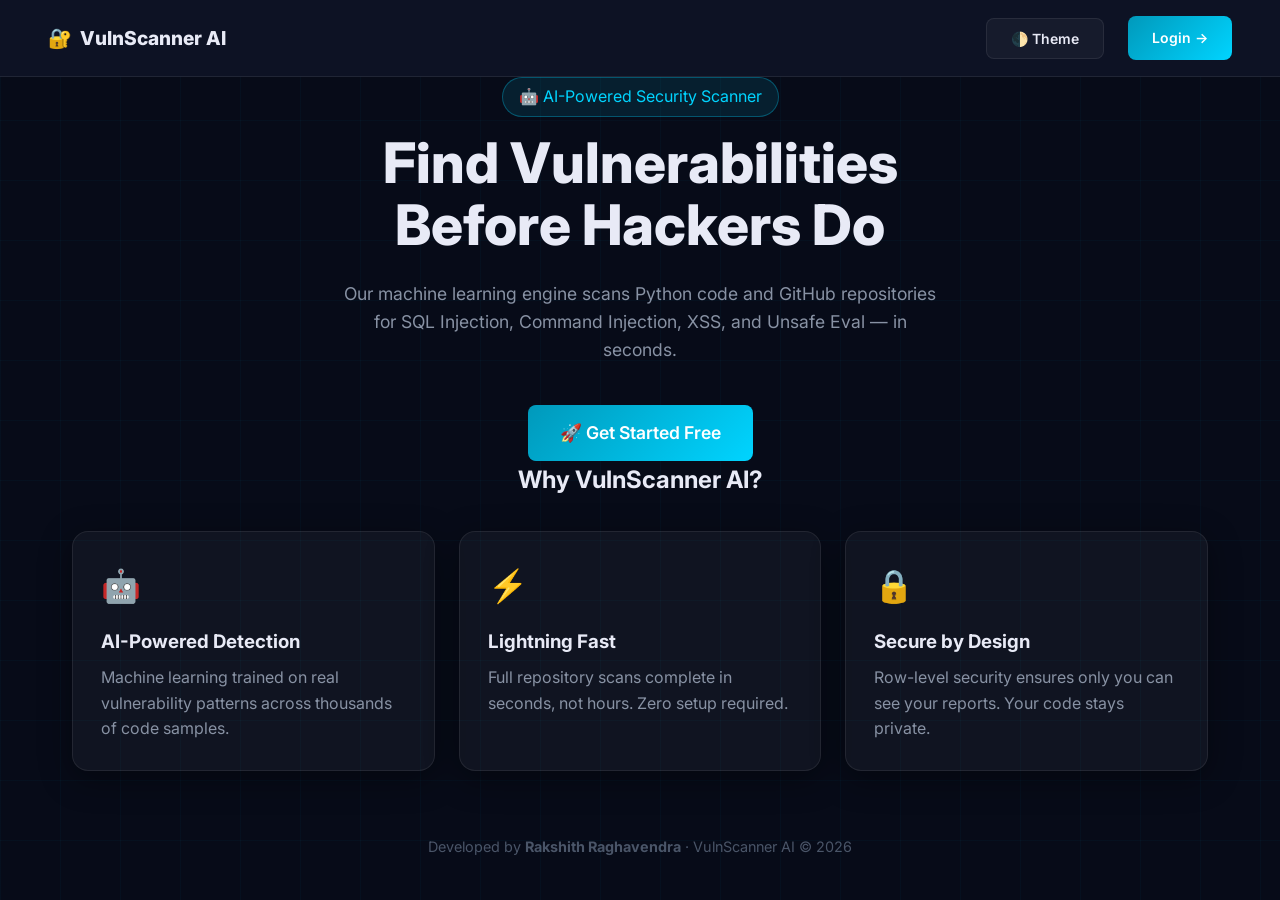
==== templates/index.html @ a8fd6330 "Refactor UI: replace Streamlit monolith with Flask API and static Dark/Light Glassmorphism HTML/CSS" ====
<!DOCTYPE html>
<html lang="en">
<head>
    <meta charset="UTF-8">
    <meta name="viewport" content="width=device-width, initial-scale=1.0">
    <title>VulnScanner AI</title>
    <link rel="stylesheet" href="/static/css/style.css">
</head>
<body>
    <nav class="navbar">
        <a href="/" class="nav-logo">🔐 <span>VulnScanner AI</span></a>
        <div class="nav-links">
            <button id="themeToggle" class="btn btn-secondary">🌓 Theme</button>
            <a href="/login" class="btn btn-primary">Login →</a>
        </div>
    </nav>

    <div class="container mt-4 text-center">
        <div style="display:inline-block; padding: 6px 16px; border-radius: 20px; background: rgba(0,212,255,0.1); color: var(--cyan); margin-bottom: 1rem; border: 1px solid var(--border-glow);">
            🤖 AI-Powered Security Scanner
        </div>
        <h1 style="font-size: 3.5rem; font-weight: 800; line-height: 1.1; margin-bottom: 1.5rem;">Find Vulnerabilities<br>Before Hackers Do</h1>
        <p style="color: var(--text-secondary); max-width: 600px; margin: 0 auto 2.5rem; font-size: 1.1rem;">
            Our machine learning engine scans Python code and GitHub repositories for SQL Injection, Command Injection, XSS, and Unsafe Eval — in seconds.
        </p>
        <a href="/login" class="btn btn-primary" style="font-size: 1.1rem; padding: 14px 32px;">🚀 Get Started Free</a>
    </div>

    <div class="container mt-4">
        <h2 class="text-center" style="margin-bottom: 2rem;">Why VulnScanner AI?</h2>
        <div style="display: grid; grid-template-columns: repeat(auto-fit, minmax(300px, 1fr)); gap: 1.5rem;">
            <div class="card">
                <div style="font-size: 2rem; margin-bottom: 1rem;">🤖</div>
                <h3>AI-Powered Detection</h3>
                <p style="color: var(--text-secondary); margin-top: 0.5rem;">Machine learning trained on real vulnerability patterns across thousands of code samples.</p>
            </div>
            <div class="card">
                <div style="font-size: 2rem; margin-bottom: 1rem;">⚡</div>
                <h3>Lightning Fast</h3>
                <p style="color: var(--text-secondary); margin-top: 0.5rem;">Full repository scans complete in seconds, not hours. Zero setup required.</p>
            </div>
            <div class="card">
                <div style="font-size: 2rem; margin-bottom: 1rem;">🔒</div>
                <h3>Secure by Design</h3>
                <p style="color: var(--text-secondary); margin-top: 0.5rem;">Row-level security ensures only you can see your reports. Your code stays private.</p>
            </div>
        </div>
    </div>
    
    <div style="text-align: center; margin-top: 4rem; padding-bottom: 2rem; color: var(--text-muted); font-size: 0.9rem;">
        Developed by <b>Rakshith Raghavendra</b> · VulnScanner AI © 2026
    </div>

    <!-- Fallback empty main.js if Supabase is strictly handled backend, or frontend as needed -->
    <script src="/static/js/main.js"></script>
</body>
</html>
---- static/css/style.css ----
@import url('https://fonts.googleapis.com/css2?family=Inter:wght@300;400;500;600;700;800&family=JetBrains+Mono:wght@400;500;700&display=swap');

:root {
  /* Default Dark Mode */
  --bg-base:     #070b18;
  --bg-surface:  #0d1224;
  --bg-card:     rgba(255, 255, 255, 0.04);
  --bg-card-hover: rgba(255, 255, 255, 0.07);
  
  --border:      rgba(255, 255, 255, 0.08);
  --border-glow: rgba(0, 212, 255, 0.3);
  
  --cyan:        #00d4ff; 
  --cyan-dim:    #0099bb;
  --amber:       #ffb300;
  --green:       #00e676;
  --red:         #ff5252;
  --purple:      #b388ff;
  
  --text-primary:   #e8eaf6;
  --text-secondary: #8892a4;
  --text-muted:     #4a5568;
  
  --font-sans: 'Inter', sans-serif;
  --font-mono: 'JetBrains Mono', monospace;
  
  --radius-sm:  8px;
  --radius-md: 16px;
  --radius-lg: 24px;
  
  --shadow-card: 0 8px 32px rgba(0,0,0,0.4);
  --shadow-glow: 0 0 40px rgba(0,212,255,0.15);
  
  --transition: 0.25s cubic-bezier(0.4, 0, 0.2, 1);
}

[data-theme="light"] {
  --bg-base:     #f4f7fb;
  --bg-surface:  #ffffff;
  --bg-card:     rgba(0, 0, 0, 0.03);
  --bg-card-hover: rgba(0, 0, 0, 0.06);
  
  --border:      rgba(0, 0, 0, 0.1);
  --border-glow: rgba(0, 136, 170, 0.3);
  
  --cyan:        #0088aa;
  --cyan-dim:    #006688;
  
  --text-primary:   #0f172a;
  --text-secondary: #475569;
  --text-muted:     #94a3b8;
  
  --shadow-card: 0 8px 32px rgba(0,0,0,0.05);
}

*, *::before, *::after { box-sizing: border-box; margin: 0; padding: 0; }
html { scroll-behavior: smooth; }

body {
  font-family: var(--font-sans);
  background: var(--bg-base);
  color: var(--text-primary);
  min-height: 100vh;
  line-height: 1.6;
  overflow-x: hidden;
  transition: background 0.3s ease, color 0.3s ease;
}

body::before {
  content: '';
  position: fixed;
  inset: 0;
  background-image:
    linear-gradient(rgba(0,212,255,0.03) 1px, transparent 1px),
    linear-gradient(90deg, rgba(0,212,255,0.03) 1px, transparent 1px);
  background-size: 60px 60px;
  pointer-events: none;
  z-index: 0;
}

[data-theme="light"] body::before {
  background-image:
    linear-gradient(rgba(0,136,170,0.03) 1px, transparent 1px),
    linear-gradient(90deg, rgba(0,136,170,0.03) 1px, transparent 1px);
}

/* Glassmorphism Card Utilities */
.card {
  background: var(--bg-card);
  border: 1px solid var(--border);
  border-radius: var(--radius-md);
  padding: 28px;
  box-shadow: var(--shadow-card);
  transition: var(--transition);
  position: relative;
  z-index: 10;
}
.card:hover { 
  background: var(--bg-card-hover); 
  border-color: rgba(255,255,255,0.12);
}
[data-theme="light"] .card:hover {
  border-color: rgba(0,0,0,0.15);
}

/* Buttons */
.btn {
  display: inline-flex;
  align-items: center;
  justify-content: center;
  gap: 8px;
  padding: 11px 24px;
  border-radius: var(--radius-sm);
  font-family: var(--font-sans);
  font-size: 0.875rem;
  font-weight: 600;
  cursor: pointer;
  border: none;
  transition: var(--transition);
  position: relative;
  overflow: hidden;
  text-decoration: none;
}
.btn::after {
  content: '';
  position: absolute;
  inset: 0;
  opacity: 0;
  background: rgba(255,255,255,0.1);
  transition: var(--transition);
}
[data-theme="light"] .btn::after {
  background: rgba(0,0,0,0.05);
}
.btn:hover::after { opacity: 1; }

.btn-primary {
  background: linear-gradient(135deg, var(--cyan-dim), var(--cyan));
  color: #fff;
}
.btn-secondary {
  background: var(--bg-card);
  border: 1px solid var(--border);
  color: var(--text-primary);
}

/* Inputs & Textareas */
textarea, input[type="text"], input[type="password"], input[type="email"] {
  width: 100%;
  background: rgba(0,0,0,0.3);
  border: 1px solid var(--border);
  border-radius: var(--radius-sm);
  color: var(--text-primary);
  font-family: var(--font-mono);
  font-size: 0.9rem;
  padding: 14px 16px;
  transition: var(--transition);
  outline: none;
}
[data-theme="light"] textarea, 
[data-theme="light"] input[type="text"],
[data-theme="light"] input[type="password"],
[data-theme="light"] input[type="email"] {
  background: rgba(255,255,255,0.8);
}

textarea:focus, input:focus {
  border-color: var(--cyan-dim);
  box-shadow: 0 0 0 3px rgba(0,212,255,0.1);
}
textarea::placeholder, input::placeholder { color: var(--text-muted); }

/* Scrollbar */
::-webkit-scrollbar { width: 6px; }
::-webkit-scrollbar-track { background: var(--bg-surface); }
::-webkit-scrollbar-thumb { background: var(--cyan-dim); border-radius: 3px; }

/* Navbar */
.navbar {
  display: flex;
  justify-content: space-between;
  align-items: center;
  padding: 1rem 3rem;
  border-bottom: 1px solid var(--border);
  background: var(--bg-surface);
  position: relative;
  z-index: 1000;
}
.nav-logo {
  font-weight: 800;
  font-size: 1.2rem;
  color: var(--text-primary);
  display: flex;
  align-items: center;
  gap: 0.5rem;
  text-decoration: none;
}
.nav-links {
  display: flex;
  gap: 1.5rem;
  align-items: center;
}

/* Utilities */
.text-center { text-align: center; }
.mt-2 { margin-top: 2rem; }
.mt-4 { margin-top: 4rem; }
.flex { display: flex; }
.flex-col { display: flex; flex-direction: column; }
.gap-1 { gap: 1rem; }
.gap-2 { gap: 2rem; }
.hidden { display: none !important; }
.container { max-width: 1200px; margin: 0 auto; padding: 0 2rem; position: relative; z-index: 10; }
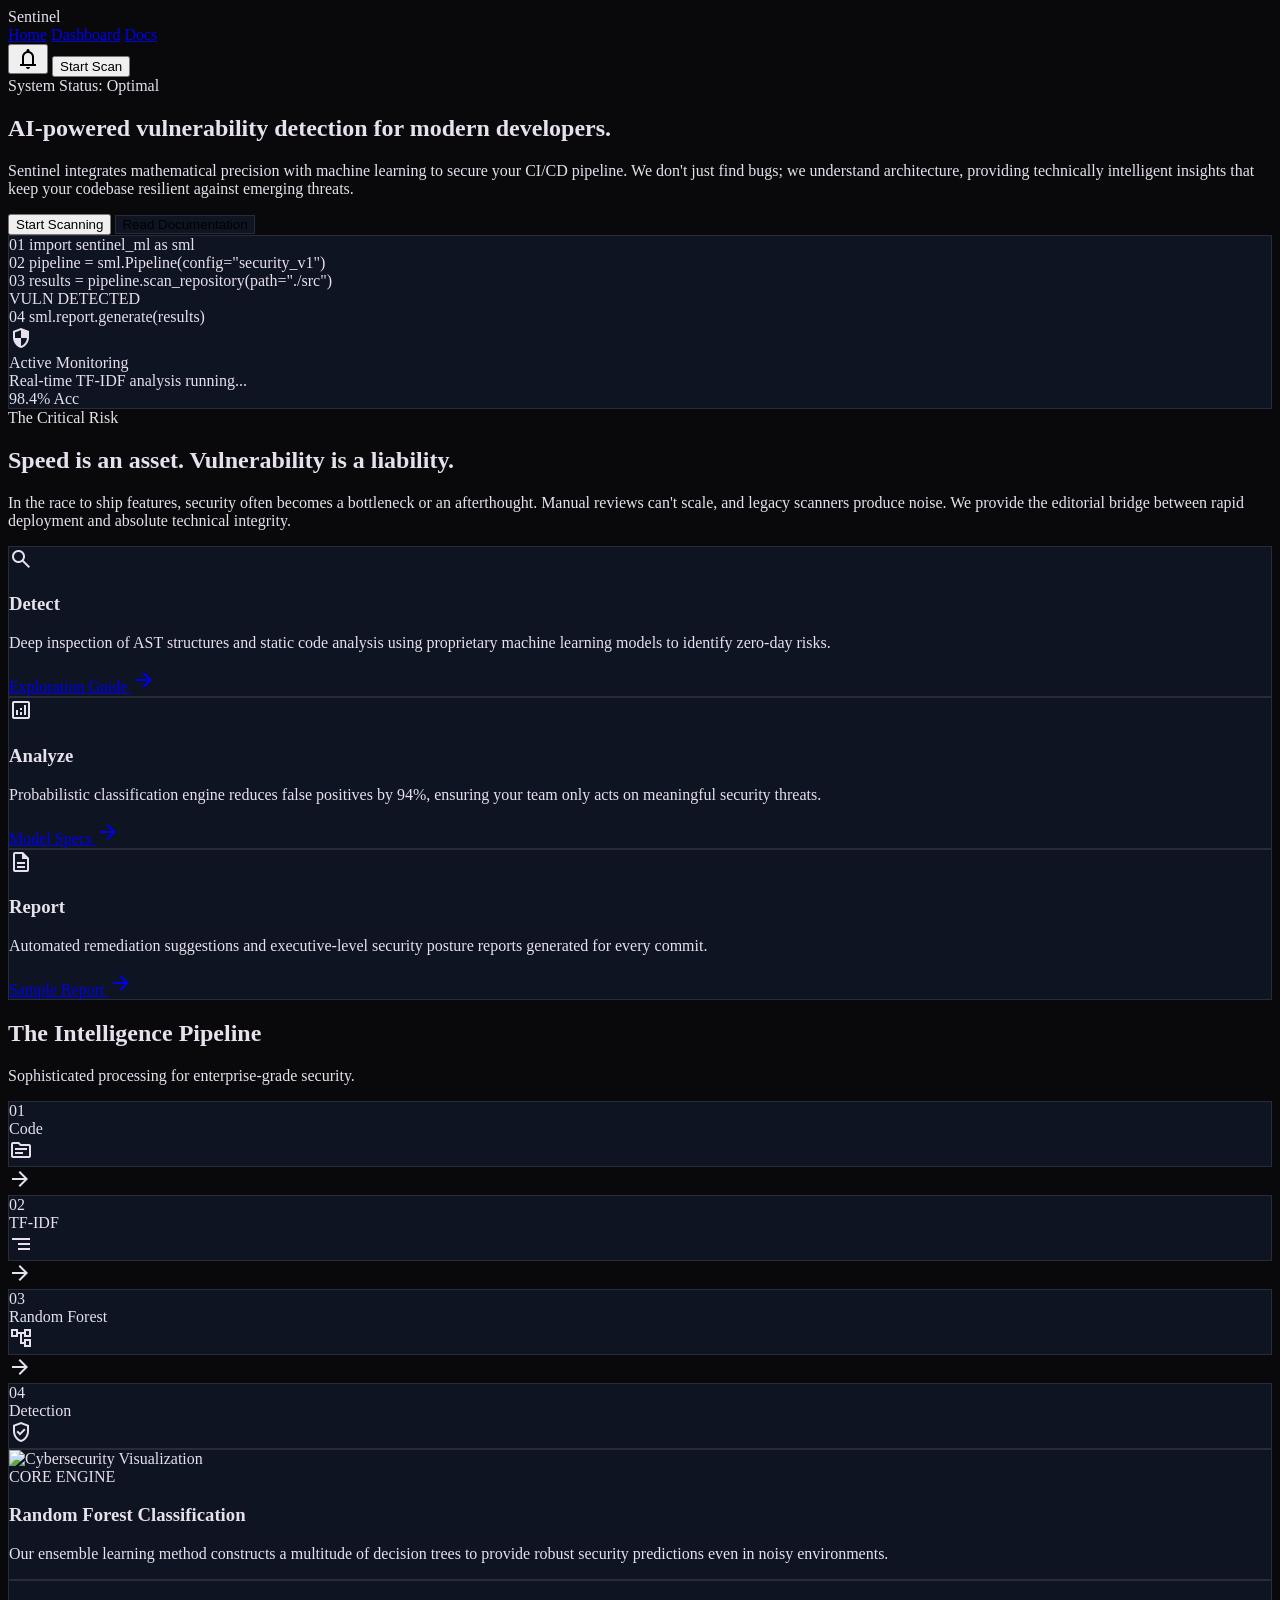
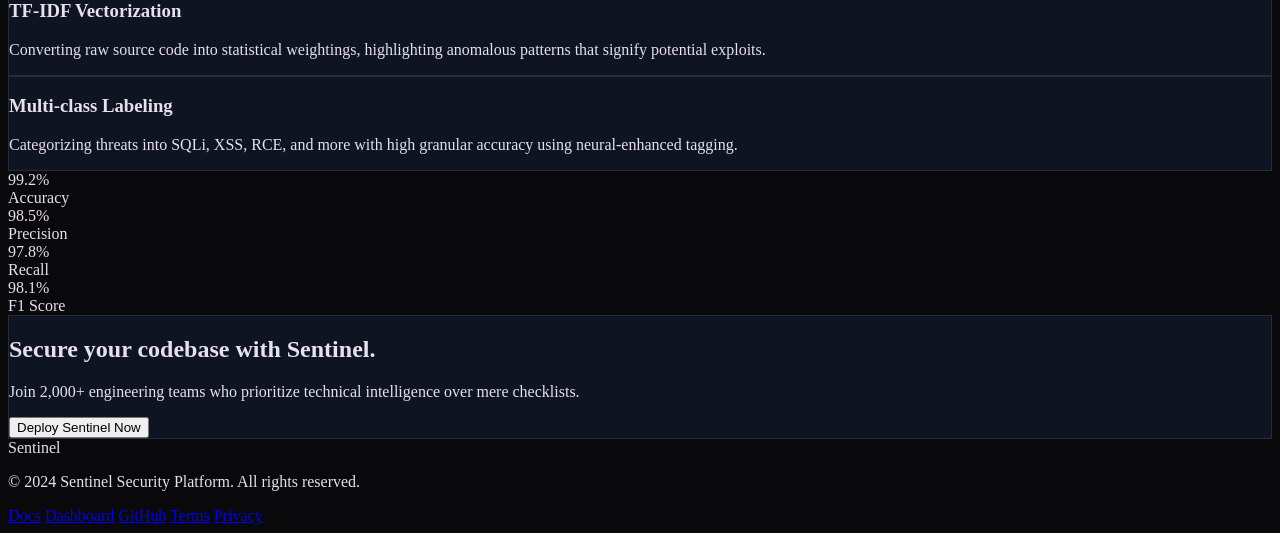
==== commit d8ed85fa: "feat: integrate new Sentinel frontend UI and API endpoints" ====
--- a/templates/index.html
+++ b/templates/index.html
@@ -1,57 +1,362 @@
 <!DOCTYPE html>
-<html lang="en">
-<head>
-    <meta charset="UTF-8">
-    <meta name="viewport" content="width=device-width, initial-scale=1.0">
-    <title>VulnScanner AI</title>
-    <link rel="stylesheet" href="/static/css/style.css">
+
+<html class="dark" lang="en"><head>
+<meta charset="utf-8"/>
+<meta content="width=device-width, initial-scale=1.0" name="viewport"/>
+<script src="https://cdn.tailwindcss.com?plugins=forms,container-queries"></script>
+<link href="https://fonts.googleapis.com/css2?family=Inter:wght@400;500;600&amp;family=Geist:wght@500;600;700;800&amp;family=JetBrains+Mono:wght@500&amp;display=swap" rel="stylesheet"/>
+<link href="https://fonts.googleapis.com/css2?family=Material+Symbols+Outlined:wght,FILL@100..700,0..1&amp;display=swap" rel="stylesheet"/>
+<link href="https://fonts.googleapis.com/css2?family=Material+Symbols+Outlined:wght,FILL@100..700,0..1&amp;display=swap" rel="stylesheet"/>
+<script id="tailwind-config">
+        tailwind.config = {
+            darkMode: "class",
+            theme: {
+                extend: {
+                    "colors": {
+                        "surface-container-low": "#1d1a23",
+                        "on-secondary-container": "#00374d",
+                        "on-tertiary": "#482900",
+                        "surface": "#15121b",
+                        "surface-container": "#211e27",
+                        "primary-fixed": "#e9ddff",
+                        "tertiary": "#ffb869",
+                        "on-tertiary-fixed-variant": "#673d00",
+                        "on-secondary-fixed-variant": "#004c69",
+                        "on-primary-container": "#340080",
+                        "on-error": "#690005",
+                        "surface-tint": "#d0bcff",
+                        "on-primary-fixed-variant": "#5516be",
+                        "secondary-fixed": "#c4e7ff",
+                        "error": "#ffb4ab",
+                        "tertiary-fixed-dim": "#ffb869",
+                        "tertiary-fixed": "#ffdcbb",
+                        "surface-container-lowest": "#0f0d15",
+                        "secondary": "#7bd0ff",
+                        "on-error-container": "#ffdad6",
+                        "surface-variant": "#37333d",
+                        "on-tertiary-fixed": "#2c1700",
+                        "inverse-primary": "#6d3bd7",
+                        "surface-container-highest": "#37333d",
+                        "secondary-fixed-dim": "#7bd0ff",
+                        "inverse-on-surface": "#322f39",
+                        "tertiary-container": "#ca801e",
+                        "primary-fixed-dim": "#d0bcff",
+                        "on-surface": "#e7e0ed",
+                        "inverse-surface": "#e7e0ed",
+                        "surface-dim": "#15121b",
+                        "on-secondary-fixed": "#001e2c",
+                        "on-primary": "#3c0091",
+                        "on-surface-variant": "#cbc3d7",
+                        "on-tertiary-container": "#3f2300",
+                        "on-primary-fixed": "#23005c",
+                        "outline": "#958ea0",
+                        "outline-variant": "#494454",
+                        "surface-bright": "#3b3742",
+                        "error-container": "#93000a",
+                        "on-background": "#e7e0ed",
+                        "on-secondary": "#00354a",
+                        "primary": "#d0bcff",
+                        "surface-container-high": "#2c2832",
+                        "secondary-container": "#00a6e0",
+                        "primary-container": "#a078ff",
+                        "background": "#15121b"
+                    },
+                    "borderRadius": {
+                        "DEFAULT": "0.125rem",
+                        "lg": "0.25rem",
+                        "xl": "0.5rem",
+                        "full": "0.75rem"
+                    },
+                    "spacing": {
+                        "base_unit": "4px",
+                        "margin_mobile": "16px",
+                        "gutter": "24px",
+                        "margin_desktop": "40px",
+                        "container_max_width": "1440px"
+                    },
+                    "fontFamily": {
+                        "display-lg": ["Geist"],
+                        "headline-md": ["Geist"],
+                        "body-sm": ["Inter"],
+                        "mono-label": ["JetBrains Mono"],
+                        "body-base": ["Inter"]
+                    },
+                    "fontSize": {
+                        "display-lg": ["48px", {"lineHeight": "1.1", "letterSpacing": "-0.02em", "fontWeight": "600"}],
+                        "headline-md": ["24px", {"lineHeight": "1.3", "letterSpacing": "-0.01em", "fontWeight": "500"}],
+                        "body-sm": ["13px", {"lineHeight": "1.5", "letterSpacing": "0.01em", "fontWeight": "400"}],
+                        "mono-label": ["12px", {"lineHeight": "1", "letterSpacing": "0.05em", "fontWeight": "500"}],
+                        "body-base": ["15px", {"lineHeight": "1.6", "letterSpacing": "0em", "fontWeight": "400"}]
+                    }
+                },
+            },
+        }
+    </script>
+<style>
+        body {
+            background-color: #09090B;
+            color: #e7e0ed;
+            overflow-x: hidden;
+        }
+        .obsidian-glass {
+            background: rgba(17, 24, 39, 0.8);
+            backdrop-filter: blur(12px);
+            border: 1px solid rgba(255, 255, 255, 0.1);
+        }
+        .pulse-effect {
+            box-shadow: 0 0 0 0 rgba(208, 188, 255, 0.4);
+            animation: pulse 2s infinite;
+        }
+        @keyframes pulse {
+            0% { transform: scale(0.95); box-shadow: 0 0 0 0 rgba(208, 188, 255, 0.7); }
+            70% { transform: scale(1); box-shadow: 0 0 0 10px rgba(208, 188, 255, 0); }
+            100% { transform: scale(0.95); box-shadow: 0 0 0 0 rgba(208, 188, 255, 0); }
+        }
+    </style>
 </head>
-<body>
-    <nav class="navbar">
-        <a href="/" class="nav-logo">🔐 <span>VulnScanner AI</span></a>
-        <div class="nav-links">
-            <button id="themeToggle" class="btn btn-secondary">🌓 Theme</button>
-            <a href="/login" class="btn btn-primary">Login →</a>
-        </div>
-    </nav>
-
-    <div class="container mt-4 text-center">
-        <div style="display:inline-block; padding: 6px 16px; border-radius: 20px; background: rgba(0,212,255,0.1); color: var(--cyan); margin-bottom: 1rem; border: 1px solid var(--border-glow);">
-            🤖 AI-Powered Security Scanner
-        </div>
-        <h1 style="font-size: 3.5rem; font-weight: 800; line-height: 1.1; margin-bottom: 1.5rem;">Find Vulnerabilities<br>Before Hackers Do</h1>
-        <p style="color: var(--text-secondary); max-width: 600px; margin: 0 auto 2.5rem; font-size: 1.1rem;">
-            Our machine learning engine scans Python code and GitHub repositories for SQL Injection, Command Injection, XSS, and Unsafe Eval — in seconds.
-        </p>
-        <a href="/login" class="btn btn-primary" style="font-size: 1.1rem; padding: 14px 32px;">🚀 Get Started Free</a>
-    </div>
-
-    <div class="container mt-4">
-        <h2 class="text-center" style="margin-bottom: 2rem;">Why VulnScanner AI?</h2>
-        <div style="display: grid; grid-template-columns: repeat(auto-fit, minmax(300px, 1fr)); gap: 1.5rem;">
-            <div class="card">
-                <div style="font-size: 2rem; margin-bottom: 1rem;">🤖</div>
-                <h3>AI-Powered Detection</h3>
-                <p style="color: var(--text-secondary); margin-top: 0.5rem;">Machine learning trained on real vulnerability patterns across thousands of code samples.</p>
-            </div>
-            <div class="card">
-                <div style="font-size: 2rem; margin-bottom: 1rem;">⚡</div>
-                <h3>Lightning Fast</h3>
-                <p style="color: var(--text-secondary); margin-top: 0.5rem;">Full repository scans complete in seconds, not hours. Zero setup required.</p>
-            </div>
-            <div class="card">
-                <div style="font-size: 2rem; margin-bottom: 1rem;">🔒</div>
-                <h3>Secure by Design</h3>
-                <p style="color: var(--text-secondary); margin-top: 0.5rem;">Row-level security ensures only you can see your reports. Your code stays private.</p>
-            </div>
-        </div>
-    </div>
-    
-    <div style="text-align: center; margin-top: 4rem; padding-bottom: 2rem; color: var(--text-muted); font-size: 0.9rem;">
-        Developed by <b>Rakshith Raghavendra</b> · VulnScanner AI © 2026
-    </div>
-
-    <!-- Fallback empty main.js if Supabase is strictly handled backend, or frontend as needed -->
-    <script src="/static/js/main.js"></script>
-</body>
-</html>
+<body class="font-body-base">
+<!-- Top Navigation Bar -->
+<header class="fixed top-0 left-0 right-0 z-50 flex justify-between items-center px-6 py-3 bg-surface-container-lowest/80 backdrop-blur-md border border-outline-variant/20 rounded-full mt-4 mx-auto w-[95%] max-w-container_max_width shadow-2xl">
+<div class="flex items-center gap-2">
+<span class="font-display-lg text-headline-md font-bold tracking-tight text-primary">Sentinel</span>
+</div>
+<nav class="hidden md:flex items-center gap-8">
+<a class="text-primary font-semibold border-b-2 border-primary pb-1 font-display-lg text-body-base" href="/">Home</a>
+<a class="text-on-surface-variant hover:text-on-surface transition-colors font-display-lg text-body-base" href="/dashboard">Dashboard</a>
+<a class="text-on-surface-variant hover:text-on-surface transition-colors font-display-lg text-body-base" href="/docs">Docs</a>
+</nav>
+<div class="flex items-center gap-4">
+<button class="material-symbols-outlined text-on-surface-variant hover:bg-surface-variant/30 rounded-full px-3 py-1 transition-all">notifications</button>
+<button class="bg-primary text-on-primary font-semibold px-6 py-2 rounded-full scale-95 active:scale-90 transition-transform">Start Scan</button>
+</div>
+</header>
+<main class="pt-32">
+<!-- Hero Section -->
+<section class="max-w-container_max_width mx-auto px-margin_desktop grid grid-cols-1 lg:grid-cols-2 gap-gutter items-center min-h-[819px]">
+<div class="flex flex-col gap-6">
+<div class="inline-flex items-center gap-2 px-3 py-1 rounded-full bg-secondary/10 border border-secondary/20 w-fit">
+<span class="w-2 h-2 rounded-full bg-secondary animate-pulse"></span>
+<span class="font-mono-label text-secondary text-mono-label">System Status: Optimal</span>
+</div>
+<h1 class="font-display-lg text-display-lg max-w-xl">AI-powered vulnerability detection for modern developers.</h1>
+<p class="text-on-surface-variant text-body-base max-w-lg">
+                    Sentinel integrates mathematical precision with machine learning to secure your CI/CD pipeline. We don't just find bugs; we understand architecture, providing technically intelligent insights that keep your codebase resilient against emerging threats.
+                </p>
+<div class="flex flex-wrap gap-4 mt-4">
+<button class="bg-primary text-on-primary font-bold px-8 py-4 rounded-xl shadow-lg hover:shadow-primary/20 transition-all">Start Scanning</button>
+<button class="obsidian-glass text-on-surface font-semibold px-8 py-4 rounded-xl hover:bg-white/5 transition-all">Read Documentation</button>
+</div>
+</div>
+<div class="relative">
+<!-- Floating Workspace Frame -->
+<div class="obsidian-glass rounded-2xl p-6 shadow-2xl relative z-10 overflow-hidden">
+<div class="flex items-center gap-2 mb-6">
+<div class="w-3 h-3 rounded-full bg-red-500/50"></div>
+<div class="w-3 h-3 rounded-full bg-yellow-500/50"></div>
+<div class="w-3 h-3 rounded-full bg-green-500/50"></div>
+<div class="ml-4 h-4 w-48 bg-surface-variant/40 rounded"></div>
+</div>
+<div class="space-y-4 font-mono-label text-body-sm">
+<div class="flex gap-4 opacity-50">
+<span class="text-secondary">01</span>
+<span>import sentinel_ml as sml</span>
+</div>
+<div class="flex gap-4">
+<span class="text-secondary">02</span>
+<span>pipeline = sml.Pipeline(config="security_v1")</span>
+</div>
+<div class="flex gap-4 relative">
+<span class="text-secondary">03</span>
+<span>results = pipeline.scan_repository(path="./src")</span>
+<div class="absolute -right-4 top-0 w-32 h-6 bg-error/10 border border-error/20 flex items-center px-2 rounded">
+<span class="text-error text-[10px]">VULN DETECTED</span>
+</div>
+</div>
+<div class="flex gap-4 opacity-50">
+<span class="text-secondary">04</span>
+<span>sml.report.generate(results)</span>
+</div>
+</div>
+<!-- Vulnerability Pulse Overlay -->
+<div class="mt-8 p-4 bg-surface-container-high rounded-xl border border-outline-variant/30 flex items-center justify-between">
+<div class="flex items-center gap-3">
+<div class="pulse-effect w-8 h-8 rounded-full bg-primary/20 border border-primary flex items-center justify-center">
+<span class="material-symbols-outlined text-primary text-sm">security</span>
+</div>
+<div>
+<div class="text-on-surface text-body-sm font-semibold">Active Monitoring</div>
+<div class="text-on-surface-variant text-[11px]">Real-time TF-IDF analysis running...</div>
+</div>
+</div>
+<div class="text-primary font-mono-label">98.4% Acc</div>
+</div>
+</div>
+<!-- Decorative Layer -->
+<div class="absolute -top-10 -right-10 w-64 h-64 bg-primary/10 blur-[100px] rounded-full"></div>
+<div class="absolute -bottom-10 -left-10 w-48 h-48 bg-secondary/10 blur-[80px] rounded-full"></div>
+</div>
+</section>
+<!-- Problem Section -->
+<section class="py-32 bg-surface-container-lowest">
+<div class="max-w-container_max_width mx-auto px-margin_desktop text-center">
+<div class="max-w-3xl mx-auto space-y-8">
+<span class="font-mono-label text-primary tracking-widest uppercase">The Critical Risk</span>
+<h2 class="font-display-lg text-display-lg">Speed is an asset. Vulnerability is a liability.</h2>
+<p class="text-on-surface-variant text-headline-md leading-relaxed">
+                        In the race to ship features, security often becomes a bottleneck or an afterthought. Manual reviews can't scale, and legacy scanners produce noise. We provide the editorial bridge between rapid deployment and absolute technical integrity.
+                    </p>
+</div>
+</div>
+</section>
+<!-- Solution Section -->
+<section class="py-32">
+<div class="max-w-container_max_width mx-auto px-margin_desktop">
+<div class="grid grid-cols-1 md:grid-cols-3 gap-gutter">
+<!-- Card 1: Detect -->
+<div class="obsidian-glass p-8 rounded-2xl flex flex-col gap-6 group hover:translate-y-[-8px] transition-all duration-300">
+<div class="w-12 h-12 rounded-xl bg-primary/10 border border-primary/20 flex items-center justify-center">
+<span class="material-symbols-outlined text-primary" data-icon="search">search</span>
+</div>
+<h3 class="font-display-lg text-headline-md">Detect</h3>
+<p class="text-on-surface-variant text-body-sm">Deep inspection of AST structures and static code analysis using proprietary machine learning models to identify zero-day risks.</p>
+<div class="mt-auto pt-4 border-t border-outline-variant/10">
+<a class="text-primary font-mono-label flex items-center gap-2" href="#">Exploration Guide <span class="material-symbols-outlined text-sm">arrow_forward</span></a>
+</div>
+</div>
+<!-- Card 2: Analyze -->
+<div class="obsidian-glass p-8 rounded-2xl flex flex-col gap-6 group hover:translate-y-[-8px] transition-all duration-300">
+<div class="w-12 h-12 rounded-xl bg-secondary/10 border border-secondary/20 flex items-center justify-center">
+<span class="material-symbols-outlined text-secondary" data-icon="analytics">analytics</span>
+</div>
+<h3 class="font-display-lg text-headline-md">Analyze</h3>
+<p class="text-on-surface-variant text-body-sm">Probabilistic classification engine reduces false positives by 94%, ensuring your team only acts on meaningful security threats.</p>
+<div class="mt-auto pt-4 border-t border-outline-variant/10">
+<a class="text-secondary font-mono-label flex items-center gap-2" href="#">Model Specs <span class="material-symbols-outlined text-sm">arrow_forward</span></a>
+</div>
+</div>
+<!-- Card 3: Report -->
+<div class="obsidian-glass p-8 rounded-2xl flex flex-col gap-6 group hover:translate-y-[-8px] transition-all duration-300">
+<div class="w-12 h-12 rounded-xl bg-tertiary/10 border border-tertiary/20 flex items-center justify-center">
+<span class="material-symbols-outlined text-tertiary" data-icon="description">description</span>
+</div>
+<h3 class="font-display-lg text-headline-md">Report</h3>
+<p class="text-on-surface-variant text-body-sm">Automated remediation suggestions and executive-level security posture reports generated for every commit.</p>
+<div class="mt-auto pt-4 border-t border-outline-variant/10">
+<a class="text-tertiary font-mono-label flex items-center gap-2" href="#">Sample Report <span class="material-symbols-outlined text-sm">arrow_forward</span></a>
+</div>
+</div>
+</div>
+</div>
+</section>
+<!-- ML Pipeline Section -->
+<section class="py-32 bg-surface-container">
+<div class="max-w-container_max_width mx-auto px-margin_desktop">
+<div class="text-center mb-16">
+<h2 class="font-display-lg text-headline-md mb-2">The Intelligence Pipeline</h2>
+<p class="text-on-surface-variant">Sophisticated processing for enterprise-grade security.</p>
+</div>
+<div class="relative flex flex-col md:flex-row justify-between items-center gap-8 md:gap-0">
+<!-- Connection Line (Desktop) -->
+<div class="hidden md:block absolute top-1/2 left-0 w-full h-[1px] bg-gradient-to-r from-transparent via-outline-variant/50 to-transparent -z-10"></div>
+<div class="flex flex-col items-center gap-4 obsidian-glass p-6 rounded-xl w-48 text-center">
+<span class="font-mono-label text-primary">01</span>
+<div class="text-body-base font-bold">Code</div>
+<span class="material-symbols-outlined text-on-surface-variant">source</span>
+</div>
+<span class="material-symbols-outlined text-outline md:rotate-0 rotate-90">arrow_forward</span>
+<div class="flex flex-col items-center gap-4 obsidian-glass p-6 rounded-xl w-48 text-center">
+<span class="font-mono-label text-primary">02</span>
+<div class="text-body-base font-bold">TF-IDF</div>
+<span class="material-symbols-outlined text-on-surface-variant">segment</span>
+</div>
+<span class="material-symbols-outlined text-outline md:rotate-0 rotate-90">arrow_forward</span>
+<div class="flex flex-col items-center gap-4 obsidian-glass p-6 rounded-xl w-48 text-center border-primary/40">
+<span class="font-mono-label text-primary">03</span>
+<div class="text-body-base font-bold">Random Forest</div>
+<span class="material-symbols-outlined text-on-surface-variant">account_tree</span>
+</div>
+<span class="material-symbols-outlined text-outline md:rotate-0 rotate-90">arrow_forward</span>
+<div class="flex flex-col items-center gap-4 obsidian-glass p-6 rounded-xl w-48 text-center bg-primary/5">
+<span class="font-mono-label text-primary">04</span>
+<div class="text-body-base font-bold">Detection</div>
+<span class="material-symbols-outlined text-primary">verified_user</span>
+</div>
+</div>
+</div>
+</section>
+<!-- Intelligence Overview (Bento) -->
+<section class="py-32">
+<div class="max-w-container_max_width mx-auto px-margin_desktop">
+<div class="grid grid-cols-1 md:grid-cols-4 md:grid-rows-2 gap-gutter h-auto md:h-[600px]">
+<div class="md:col-span-2 md:row-span-2 obsidian-glass rounded-2xl p-8 flex flex-col justify-end relative overflow-hidden group">
+<div class="absolute inset-0 opacity-10 group-hover:opacity-20 transition-opacity">
+<img alt="Cybersecurity Visualization" class="w-full h-full object-cover" data-alt="Close-up of a high-tech server room with glowing blue and purple fiber optic cables. The atmosphere is dense with digital complexity, reflecting a sophisticated obsidian glass aesthetic. Soft ambient light illuminates metallic textures and complex hardware components in a futuristic command center setting." src="https://lh3.googleusercontent.com/aida-public/[base64]"/>
+</div>
+<div class="relative z-10">
+<span class="font-mono-label text-secondary mb-4 block">CORE ENGINE</span>
+<h3 class="font-display-lg text-display-lg mb-4">Random Forest Classification</h3>
+<p class="text-on-surface-variant max-w-sm">Our ensemble learning method constructs a multitude of decision trees to provide robust security predictions even in noisy environments.</p>
+</div>
+</div>
+<div class="md:col-span-2 obsidian-glass rounded-2xl p-8 flex flex-col justify-center gap-4 border-l-4 border-l-primary">
+<h3 class="font-display-lg text-headline-md">TF-IDF Vectorization</h3>
+<p class="text-on-surface-variant text-body-sm">Converting raw source code into statistical weightings, highlighting anomalous patterns that signify potential exploits.</p>
+</div>
+<div class="md:col-span-2 obsidian-glass rounded-2xl p-8 flex flex-col justify-center gap-4">
+<h3 class="font-display-lg text-headline-md">Multi-class Labeling</h3>
+<p class="text-on-surface-variant text-body-sm">Categorizing threats into SQLi, XSS, RCE, and more with high granular accuracy using neural-enhanced tagging.</p>
+</div>
+</div>
+</div>
+</section>
+<!-- Metrics Section -->
+<section class="py-24 border-y border-outline-variant/10">
+<div class="max-w-container_max_width mx-auto px-margin_desktop grid grid-cols-2 lg:grid-cols-4 gap-gutter text-center">
+<div class="flex flex-col gap-2">
+<div class="font-display-lg text-display-lg text-primary">99.2<span class="text-headline-md">%</span></div>
+<div class="font-mono-label text-on-surface-variant uppercase tracking-widest">Accuracy</div>
+</div>
+<div class="flex flex-col gap-2">
+<div class="font-display-lg text-display-lg text-secondary">98.5<span class="text-headline-md">%</span></div>
+<div class="font-mono-label text-on-surface-variant uppercase tracking-widest">Precision</div>
+</div>
+<div class="flex flex-col gap-2">
+<div class="font-display-lg text-display-lg text-tertiary">97.8<span class="text-headline-md">%</span></div>
+<div class="font-mono-label text-on-surface-variant uppercase tracking-widest">Recall</div>
+</div>
+<div class="flex flex-col gap-2">
+<div class="font-display-lg text-display-lg text-on-surface">98.1<span class="text-headline-md">%</span></div>
+<div class="font-mono-label text-on-surface-variant uppercase tracking-widest">F1 Score</div>
+</div>
+</div>
+</section>
+<!-- CTA Section -->
+<section class="py-32 relative overflow-hidden">
+<div class="max-w-container_max_width mx-auto px-margin_desktop text-center relative z-10">
+<div class="obsidian-glass p-16 rounded-3xl space-y-8 max-w-4xl mx-auto">
+<h2 class="font-display-lg text-display-lg">Secure your codebase with Sentinel.</h2>
+<p class="text-on-surface-variant text-headline-md max-w-2xl mx-auto">Join 2,000+ engineering teams who prioritize technical intelligence over mere checklists.</p>
+<div class="flex justify-center gap-6">
+<button class="bg-primary text-on-primary font-bold px-12 py-5 rounded-xl text-lg hover:scale-105 transition-transform">Deploy Sentinel Now</button>
+</div>
+</div>
+</div>
+<!-- Background Decoration -->
+<div class="absolute top-1/2 left-1/2 -translate-x-1/2 -translate-y-1/2 w-[800px] h-[800px] bg-primary/5 blur-[120px] rounded-full -z-10"></div>
+</section>
+</main>
+<!-- Footer -->
+<footer class="w-full py-12 px-margin_desktop flex flex-col md:flex-row justify-between items-center gap-gutter bg-surface-container-lowest border-t border-outline-variant/10">
+<div class="flex flex-col gap-2">
+<span class="font-display-lg text-lg font-bold text-on-surface">Sentinel</span>
+<p class="font-body-sm text-body-sm text-on-surface-variant">© 2024 Sentinel Security Platform. All rights reserved.</p>
+</div>
+<div class="flex gap-8">
+<a class="text-on-surface-variant hover:text-primary transition-colors font-body-sm text-body-sm" href="/docs">Docs</a>
+<a class="text-on-surface-variant hover:text-primary transition-colors font-body-sm text-body-sm" href="/dashboard">Dashboard</a>
+<a class="text-on-surface-variant hover:text-primary transition-colors font-body-sm text-body-sm" href="#">GitHub</a>
+<a class="text-on-surface-variant hover:text-primary transition-colors font-body-sm text-body-sm" href="#">Terms</a>
+<a class="text-on-surface-variant hover:text-primary transition-colors font-body-sm text-body-sm" href="#">Privacy</a>
+</div>
+</footer>
+</body></html>
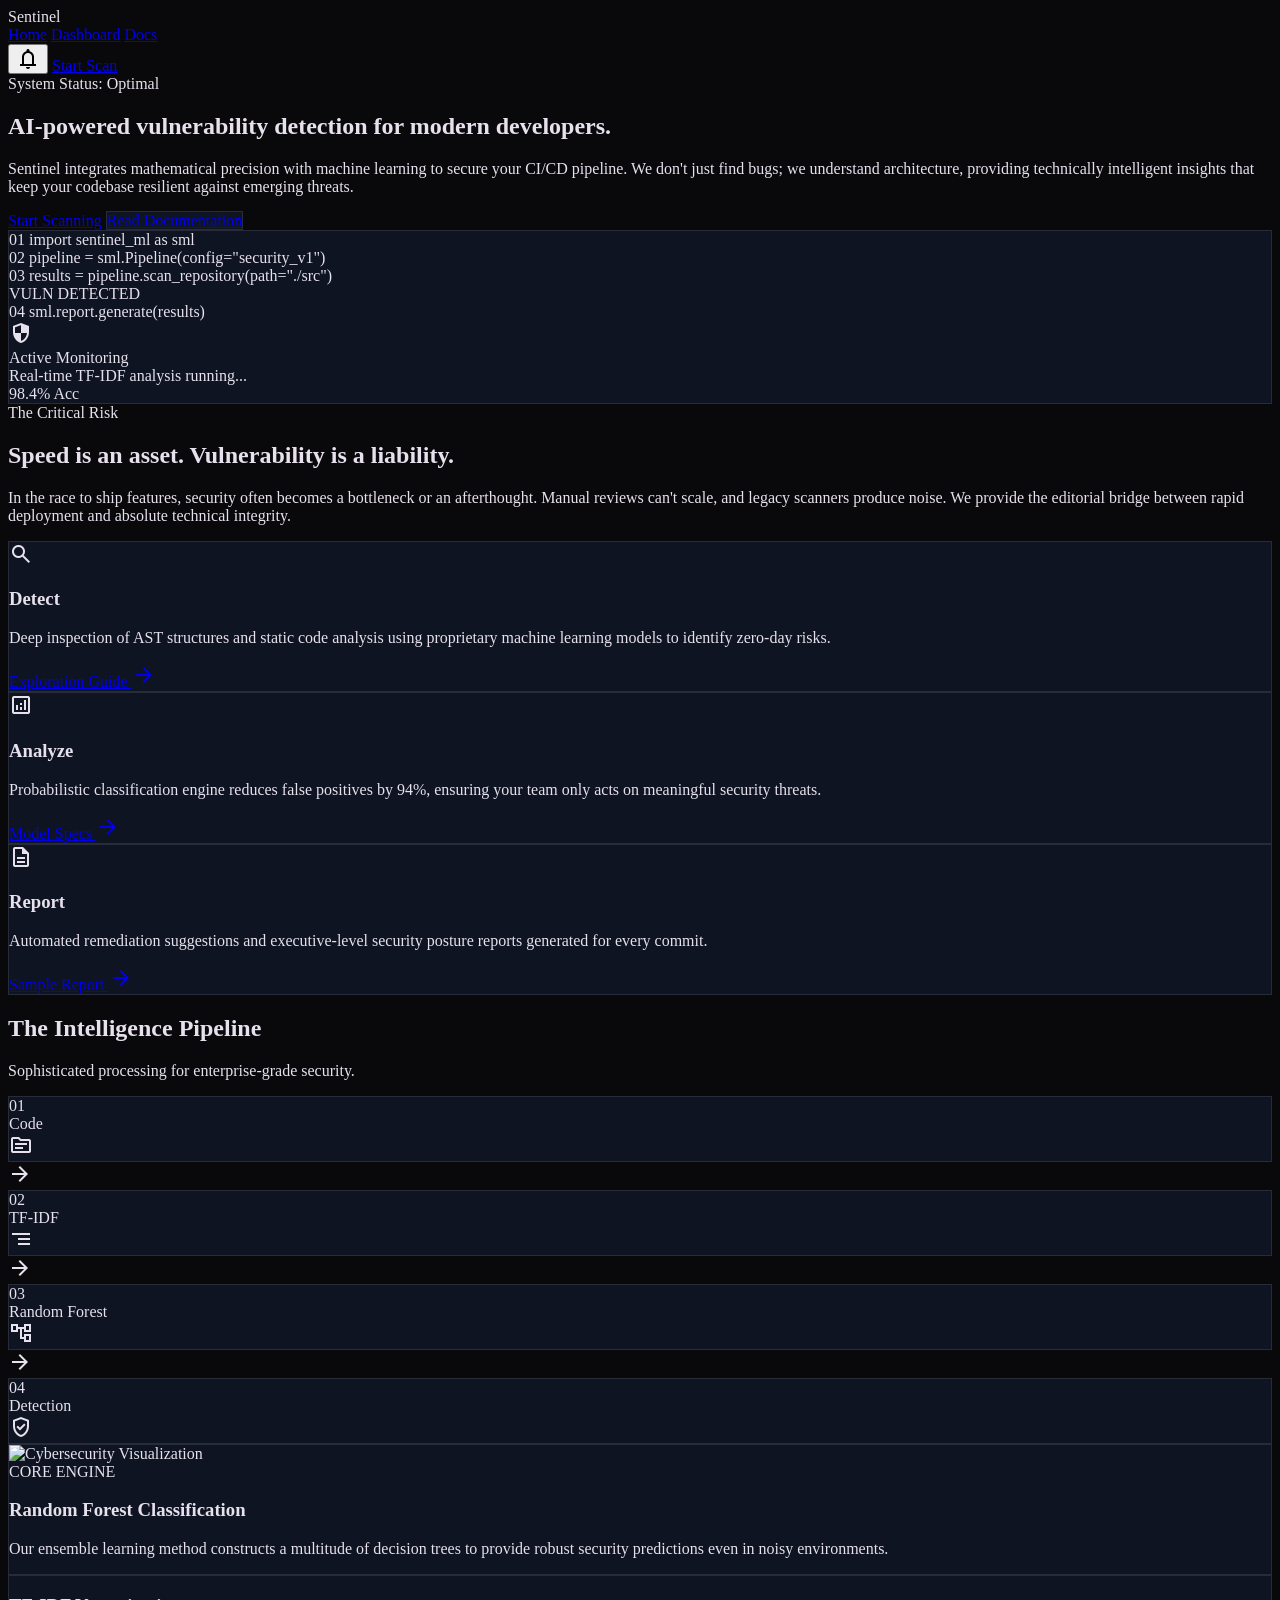
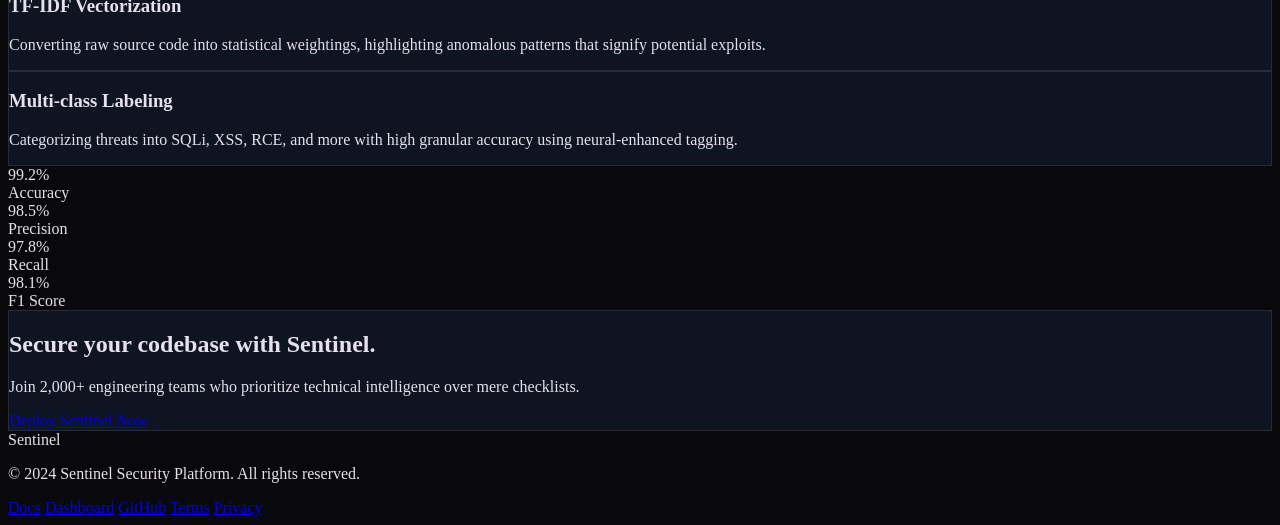
==== commit 9f6c6f9c: "feat: clean data, train baseline model, and integrate interactive scanning dashboard" ====
--- a/templates/index.html
+++ b/templates/index.html
@@ -127,7 +127,7 @@
 </nav>
 <div class="flex items-center gap-4">
 <button class="material-symbols-outlined text-on-surface-variant hover:bg-surface-variant/30 rounded-full px-3 py-1 transition-all">notifications</button>
-<button class="bg-primary text-on-primary font-semibold px-6 py-2 rounded-full scale-95 active:scale-90 transition-transform">Start Scan</button>
+<a href="/dashboard" class="bg-primary text-on-primary font-semibold px-6 py-2 rounded-full scale-95 active:scale-90 transition-transform inline-block text-center">Start Scan</a>
 </div>
 </header>
 <main class="pt-32">
@@ -143,8 +143,8 @@
                     Sentinel integrates mathematical precision with machine learning to secure your CI/CD pipeline. We don't just find bugs; we understand architecture, providing technically intelligent insights that keep your codebase resilient against emerging threats.
                 </p>
 <div class="flex flex-wrap gap-4 mt-4">
-<button class="bg-primary text-on-primary font-bold px-8 py-4 rounded-xl shadow-lg hover:shadow-primary/20 transition-all">Start Scanning</button>
-<button class="obsidian-glass text-on-surface font-semibold px-8 py-4 rounded-xl hover:bg-white/5 transition-all">Read Documentation</button>
+<a href="/dashboard" class="bg-primary text-on-primary font-bold px-8 py-4 rounded-xl shadow-lg hover:shadow-primary/20 transition-all inline-block text-center">Start Scanning</a>
+<a href="/docs" class="obsidian-glass text-on-surface font-semibold px-8 py-4 rounded-xl hover:bg-white/5 transition-all inline-block text-center">Read Documentation</a>
 </div>
 </div>
 <div class="relative">
@@ -337,7 +337,7 @@
 <h2 class="font-display-lg text-display-lg">Secure your codebase with Sentinel.</h2>
 <p class="text-on-surface-variant text-headline-md max-w-2xl mx-auto">Join 2,000+ engineering teams who prioritize technical intelligence over mere checklists.</p>
 <div class="flex justify-center gap-6">
-<button class="bg-primary text-on-primary font-bold px-12 py-5 rounded-xl text-lg hover:scale-105 transition-transform">Deploy Sentinel Now</button>
+<a href="/dashboard" class="bg-primary text-on-primary font-bold px-12 py-5 rounded-xl text-lg hover:scale-105 transition-transform inline-block text-center">Deploy Sentinel Now</a>
 </div>
 </div>
 </div>
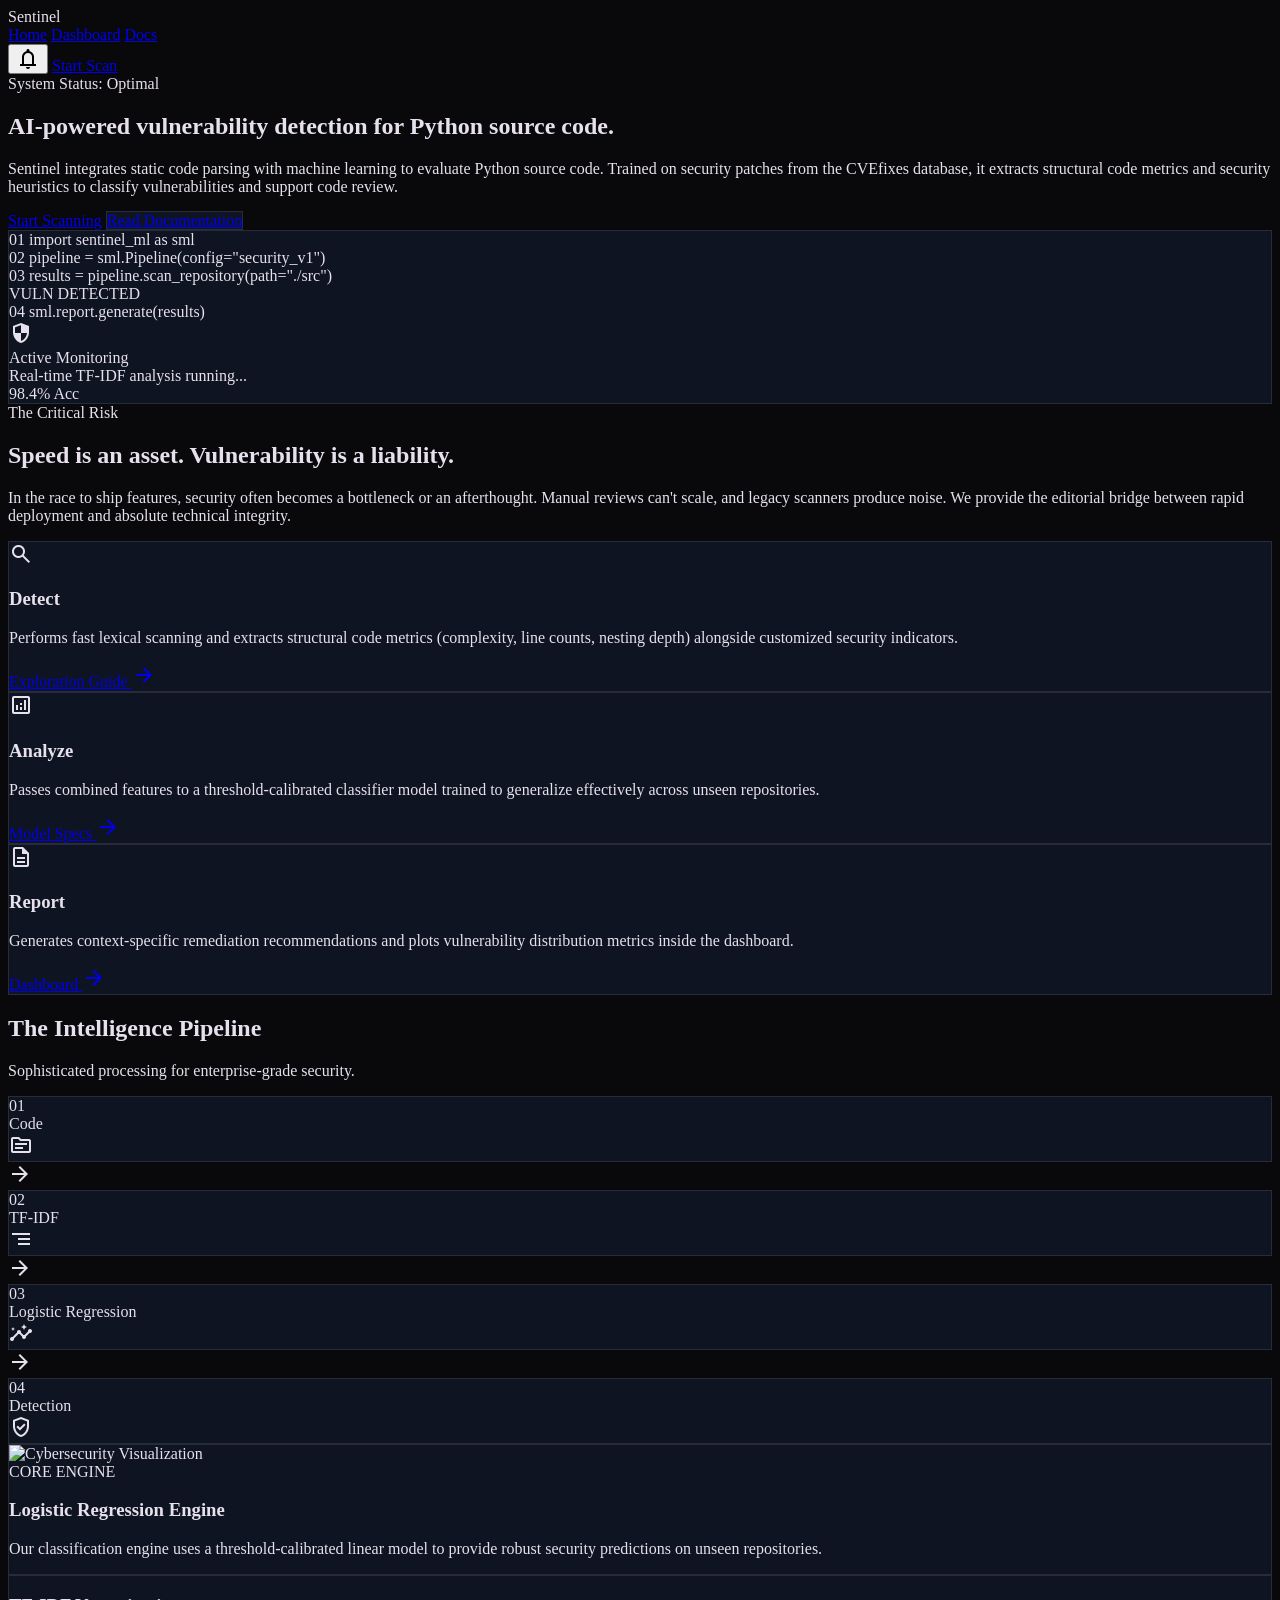
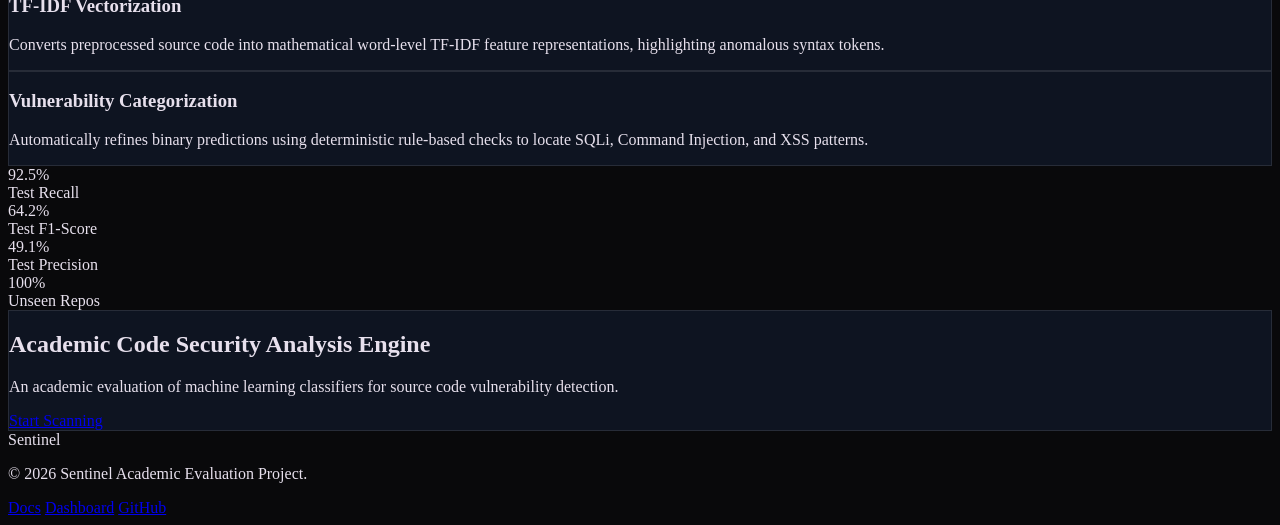
==== commit 1c204505: "feat: upgrade ML models to Logistic Regression and optimize UI with academic copy, parallel scanning" ====
--- a/templates/index.html
+++ b/templates/index.html
@@ -112,6 +112,16 @@
             70% { transform: scale(1); box-shadow: 0 0 0 10px rgba(208, 188, 255, 0); }
             100% { transform: scale(0.95); box-shadow: 0 0 0 0 rgba(208, 188, 255, 0); }
         }
+        ::-webkit-scrollbar {
+            width: 6px;
+        }
+        ::-webkit-scrollbar-track {
+            background: #0f0d15;
+        }
+        ::-webkit-scrollbar-thumb {
+            background: #37333d;
+            border-radius: 10px;
+        }
     </style>
 </head>
 <body class="font-body-base">
@@ -130,17 +140,17 @@
 <a href="/dashboard" class="bg-primary text-on-primary font-semibold px-6 py-2 rounded-full scale-95 active:scale-90 transition-transform inline-block text-center">Start Scan</a>
 </div>
 </header>
-<main class="pt-32">
+<main class="pt-24">
 <!-- Hero Section -->
-<section class="max-w-container_max_width mx-auto px-margin_desktop grid grid-cols-1 lg:grid-cols-2 gap-gutter items-center min-h-[819px]">
+<section class="max-w-container_max_width mx-auto px-margin_desktop grid grid-cols-1 lg:grid-cols-2 gap-gutter items-center min-h-[600px] py-12">
 <div class="flex flex-col gap-6">
 <div class="inline-flex items-center gap-2 px-3 py-1 rounded-full bg-secondary/10 border border-secondary/20 w-fit">
 <span class="w-2 h-2 rounded-full bg-secondary animate-pulse"></span>
 <span class="font-mono-label text-secondary text-mono-label">System Status: Optimal</span>
 </div>
-<h1 class="font-display-lg text-display-lg max-w-xl">AI-powered vulnerability detection for modern developers.</h1>
+<h1 class="font-display-lg text-display-lg max-w-xl">AI-powered vulnerability detection for Python source code.</h1>
 <p class="text-on-surface-variant text-body-base max-w-lg">
-                    Sentinel integrates mathematical precision with machine learning to secure your CI/CD pipeline. We don't just find bugs; we understand architecture, providing technically intelligent insights that keep your codebase resilient against emerging threats.
+                    Sentinel integrates static code parsing with machine learning to evaluate Python source code. Trained on security patches from the CVEfixes database, it extracts structural code metrics and security heuristics to classify vulnerabilities and support code review.
                 </p>
 <div class="flex flex-wrap gap-4 mt-4">
 <a href="/dashboard" class="bg-primary text-on-primary font-bold px-8 py-4 rounded-xl shadow-lg hover:shadow-primary/20 transition-all inline-block text-center">Start Scanning</a>
@@ -218,9 +228,9 @@
 <span class="material-symbols-outlined text-primary" data-icon="search">search</span>
 </div>
 <h3 class="font-display-lg text-headline-md">Detect</h3>
-<p class="text-on-surface-variant text-body-sm">Deep inspection of AST structures and static code analysis using proprietary machine learning models to identify zero-day risks.</p>
+<p class="text-on-surface-variant text-body-sm">Performs fast lexical scanning and extracts structural code metrics (complexity, line counts, nesting depth) alongside customized security indicators.</p>
 <div class="mt-auto pt-4 border-t border-outline-variant/10">
-<a class="text-primary font-mono-label flex items-center gap-2" href="#">Exploration Guide <span class="material-symbols-outlined text-sm">arrow_forward</span></a>
+<a class="text-primary font-mono-label flex items-center gap-2" href="#how-it-works">Exploration Guide <span class="material-symbols-outlined text-sm">arrow_forward</span></a>
 </div>
 </div>
 <!-- Card 2: Analyze -->
@@ -229,9 +239,9 @@
 <span class="material-symbols-outlined text-secondary" data-icon="analytics">analytics</span>
 </div>
 <h3 class="font-display-lg text-headline-md">Analyze</h3>
-<p class="text-on-surface-variant text-body-sm">Probabilistic classification engine reduces false positives by 94%, ensuring your team only acts on meaningful security threats.</p>
+<p class="text-on-surface-variant text-body-sm">Passes combined features to a threshold-calibrated classifier model trained to generalize effectively across unseen repositories.</p>
 <div class="mt-auto pt-4 border-t border-outline-variant/10">
-<a class="text-secondary font-mono-label flex items-center gap-2" href="#">Model Specs <span class="material-symbols-outlined text-sm">arrow_forward</span></a>
+<a class="text-secondary font-mono-label flex items-center gap-2" href="#ml-models">Model Specs <span class="material-symbols-outlined text-sm">arrow_forward</span></a>
 </div>
 </div>
 <!-- Card 3: Report -->
@@ -240,9 +250,9 @@
 <span class="material-symbols-outlined text-tertiary" data-icon="description">description</span>
 </div>
 <h3 class="font-display-lg text-headline-md">Report</h3>
-<p class="text-on-surface-variant text-body-sm">Automated remediation suggestions and executive-level security posture reports generated for every commit.</p>
+<p class="text-on-surface-variant text-body-sm">Generates context-specific remediation recommendations and plots vulnerability distribution metrics inside the dashboard.</p>
 <div class="mt-auto pt-4 border-t border-outline-variant/10">
-<a class="text-tertiary font-mono-label flex items-center gap-2" href="#">Sample Report <span class="material-symbols-outlined text-sm">arrow_forward</span></a>
+<a class="text-tertiary font-mono-label flex items-center gap-2" href="/dashboard">Dashboard <span class="material-symbols-outlined text-sm">arrow_forward</span></a>
 </div>
 </div>
 </div>
@@ -272,8 +282,8 @@
 <span class="material-symbols-outlined text-outline md:rotate-0 rotate-90">arrow_forward</span>
 <div class="flex flex-col items-center gap-4 obsidian-glass p-6 rounded-xl w-48 text-center border-primary/40">
 <span class="font-mono-label text-primary">03</span>
-<div class="text-body-base font-bold">Random Forest</div>
-<span class="material-symbols-outlined text-on-surface-variant">account_tree</span>
+<div class="text-body-base font-bold">Logistic Regression</div>
+<span class="material-symbols-outlined text-on-surface-variant">insights</span>
 </div>
 <span class="material-symbols-outlined text-outline md:rotate-0 rotate-90">arrow_forward</span>
 <div class="flex flex-col items-center gap-4 obsidian-glass p-6 rounded-xl w-48 text-center bg-primary/5">
@@ -294,17 +304,17 @@
 </div>
 <div class="relative z-10">
 <span class="font-mono-label text-secondary mb-4 block">CORE ENGINE</span>
-<h3 class="font-display-lg text-display-lg mb-4">Random Forest Classification</h3>
-<p class="text-on-surface-variant max-w-sm">Our ensemble learning method constructs a multitude of decision trees to provide robust security predictions even in noisy environments.</p>
+<h3 class="font-display-lg text-display-lg mb-4">Logistic Regression Engine</h3>
+<p class="text-on-surface-variant max-w-sm">Our classification engine uses a threshold-calibrated linear model to provide robust security predictions on unseen repositories.</p>
 </div>
 </div>
 <div class="md:col-span-2 obsidian-glass rounded-2xl p-8 flex flex-col justify-center gap-4 border-l-4 border-l-primary">
 <h3 class="font-display-lg text-headline-md">TF-IDF Vectorization</h3>
-<p class="text-on-surface-variant text-body-sm">Converting raw source code into statistical weightings, highlighting anomalous patterns that signify potential exploits.</p>
+<p class="text-on-surface-variant text-body-sm">Converts preprocessed source code into mathematical word-level TF-IDF feature representations, highlighting anomalous syntax tokens.</p>
 </div>
 <div class="md:col-span-2 obsidian-glass rounded-2xl p-8 flex flex-col justify-center gap-4">
-<h3 class="font-display-lg text-headline-md">Multi-class Labeling</h3>
-<p class="text-on-surface-variant text-body-sm">Categorizing threats into SQLi, XSS, RCE, and more with high granular accuracy using neural-enhanced tagging.</p>
+<h3 class="font-display-lg text-headline-md">Vulnerability Categorization</h3>
+<p class="text-on-surface-variant text-body-sm">Automatically refines binary predictions using deterministic rule-based checks to locate SQLi, Command Injection, and XSS patterns.</p>
 </div>
 </div>
 </div>
@@ -313,20 +323,20 @@
 <section class="py-24 border-y border-outline-variant/10">
 <div class="max-w-container_max_width mx-auto px-margin_desktop grid grid-cols-2 lg:grid-cols-4 gap-gutter text-center">
 <div class="flex flex-col gap-2">
-<div class="font-display-lg text-display-lg text-primary">99.2<span class="text-headline-md">%</span></div>
-<div class="font-mono-label text-on-surface-variant uppercase tracking-widest">Accuracy</div>
-</div>
-<div class="flex flex-col gap-2">
-<div class="font-display-lg text-display-lg text-secondary">98.5<span class="text-headline-md">%</span></div>
-<div class="font-mono-label text-on-surface-variant uppercase tracking-widest">Precision</div>
-</div>
-<div class="flex flex-col gap-2">
-<div class="font-display-lg text-display-lg text-tertiary">97.8<span class="text-headline-md">%</span></div>
-<div class="font-mono-label text-on-surface-variant uppercase tracking-widest">Recall</div>
-</div>
-<div class="flex flex-col gap-2">
-<div class="font-display-lg text-display-lg text-on-surface">98.1<span class="text-headline-md">%</span></div>
-<div class="font-mono-label text-on-surface-variant uppercase tracking-widest">F1 Score</div>
+<div class="font-display-lg text-display-lg text-primary">92.5<span class="text-headline-md">%</span></div>
+<div class="font-mono-label text-on-surface-variant uppercase tracking-widest">Test Recall</div>
+</div>
+<div class="flex flex-col gap-2">
+<div class="font-display-lg text-display-lg text-secondary">64.2<span class="text-headline-md">%</span></div>
+<div class="font-mono-label text-on-surface-variant uppercase tracking-widest">Test F1-Score</div>
+</div>
+<div class="flex flex-col gap-2">
+<div class="font-display-lg text-display-lg text-tertiary">49.1<span class="text-headline-md">%</span></div>
+<div class="font-mono-label text-on-surface-variant uppercase tracking-widest">Test Precision</div>
+</div>
+<div class="flex flex-col gap-2">
+<div class="font-display-lg text-display-lg text-on-surface">100<span class="text-headline-md">%</span></div>
+<div class="font-mono-label text-on-surface-variant uppercase tracking-widest">Unseen Repos</div>
 </div>
 </div>
 </section>
@@ -334,10 +344,10 @@
 <section class="py-32 relative overflow-hidden">
 <div class="max-w-container_max_width mx-auto px-margin_desktop text-center relative z-10">
 <div class="obsidian-glass p-16 rounded-3xl space-y-8 max-w-4xl mx-auto">
-<h2 class="font-display-lg text-display-lg">Secure your codebase with Sentinel.</h2>
-<p class="text-on-surface-variant text-headline-md max-w-2xl mx-auto">Join 2,000+ engineering teams who prioritize technical intelligence over mere checklists.</p>
+<h2 class="font-display-lg text-display-lg">Academic Code Security Analysis Engine</h2>
+<p class="text-on-surface-variant text-headline-md max-w-2xl mx-auto">An academic evaluation of machine learning classifiers for source code vulnerability detection.</p>
 <div class="flex justify-center gap-6">
-<a href="/dashboard" class="bg-primary text-on-primary font-bold px-12 py-5 rounded-xl text-lg hover:scale-105 transition-transform inline-block text-center">Deploy Sentinel Now</a>
+<a href="/dashboard" class="bg-primary text-on-primary font-bold px-12 py-5 rounded-xl text-lg hover:scale-105 transition-transform inline-block text-center">Start Scanning</a>
 </div>
 </div>
 </div>
@@ -349,14 +359,12 @@
 <footer class="w-full py-12 px-margin_desktop flex flex-col md:flex-row justify-between items-center gap-gutter bg-surface-container-lowest border-t border-outline-variant/10">
 <div class="flex flex-col gap-2">
 <span class="font-display-lg text-lg font-bold text-on-surface">Sentinel</span>
-<p class="font-body-sm text-body-sm text-on-surface-variant">© 2024 Sentinel Security Platform. All rights reserved.</p>
+<p class="font-body-sm text-body-sm text-on-surface-variant">© 2026 Sentinel Academic Evaluation Project.</p>
 </div>
 <div class="flex gap-8">
 <a class="text-on-surface-variant hover:text-primary transition-colors font-body-sm text-body-sm" href="/docs">Docs</a>
 <a class="text-on-surface-variant hover:text-primary transition-colors font-body-sm text-body-sm" href="/dashboard">Dashboard</a>
-<a class="text-on-surface-variant hover:text-primary transition-colors font-body-sm text-body-sm" href="#">GitHub</a>
-<a class="text-on-surface-variant hover:text-primary transition-colors font-body-sm text-body-sm" href="#">Terms</a>
-<a class="text-on-surface-variant hover:text-primary transition-colors font-body-sm text-body-sm" href="#">Privacy</a>
+<a class="text-on-surface-variant hover:text-primary transition-colors font-body-sm text-body-sm" href="https://github.com/WhiteDevil-06/ai-code-vulnerability-detection-engine">GitHub</a>
 </div>
 </footer>
 </body></html>
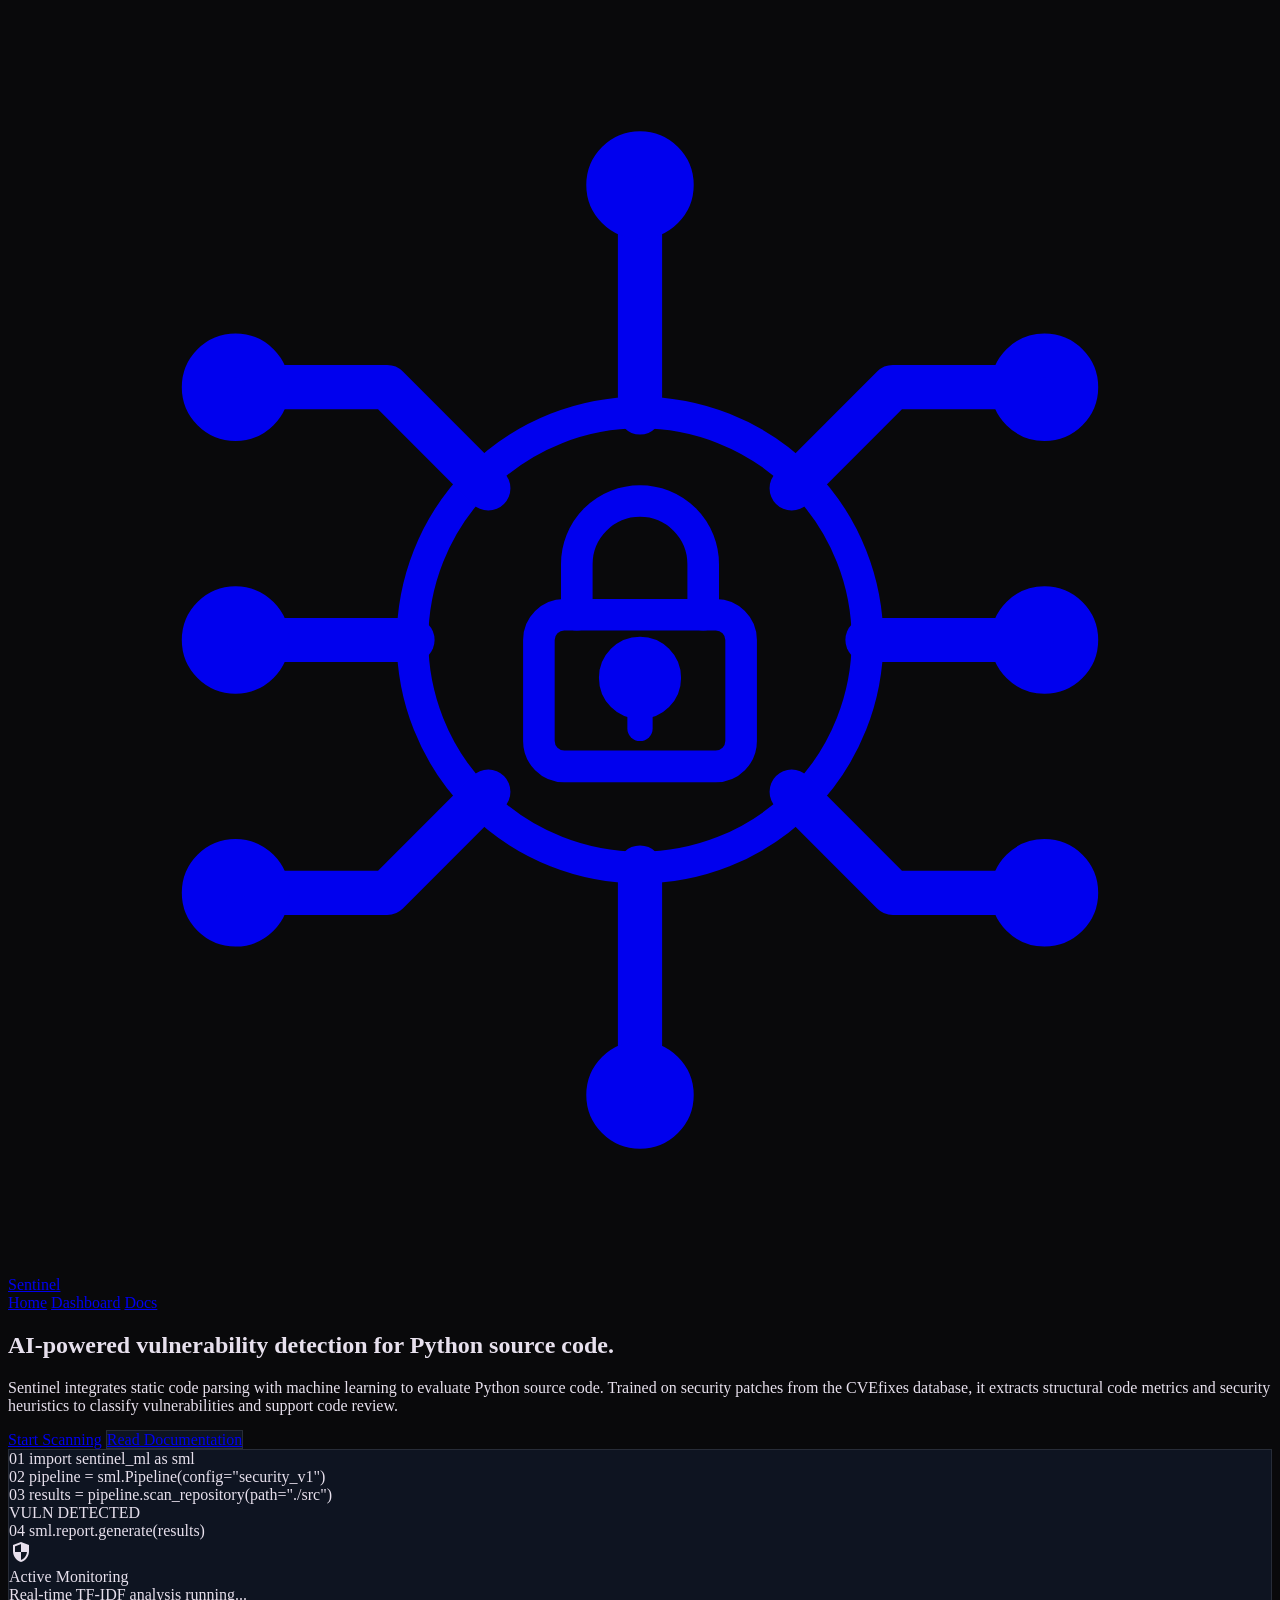
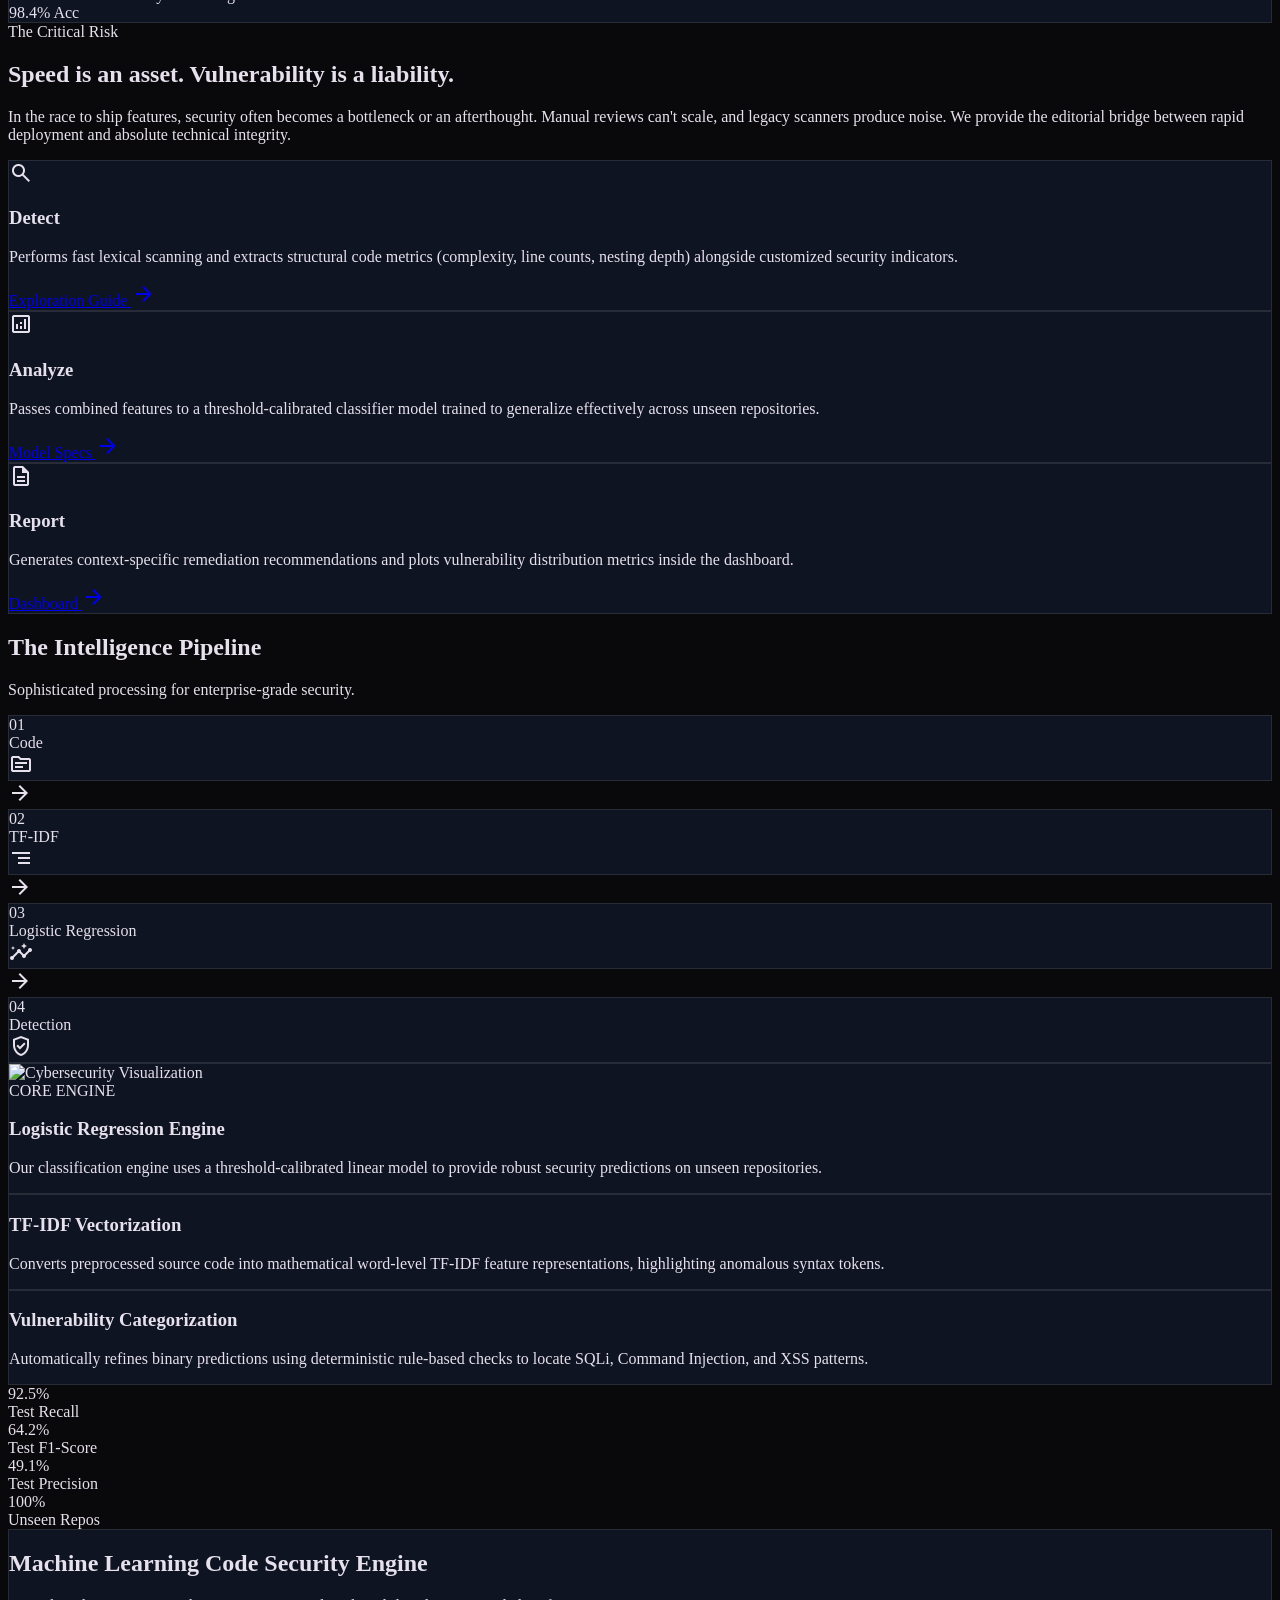
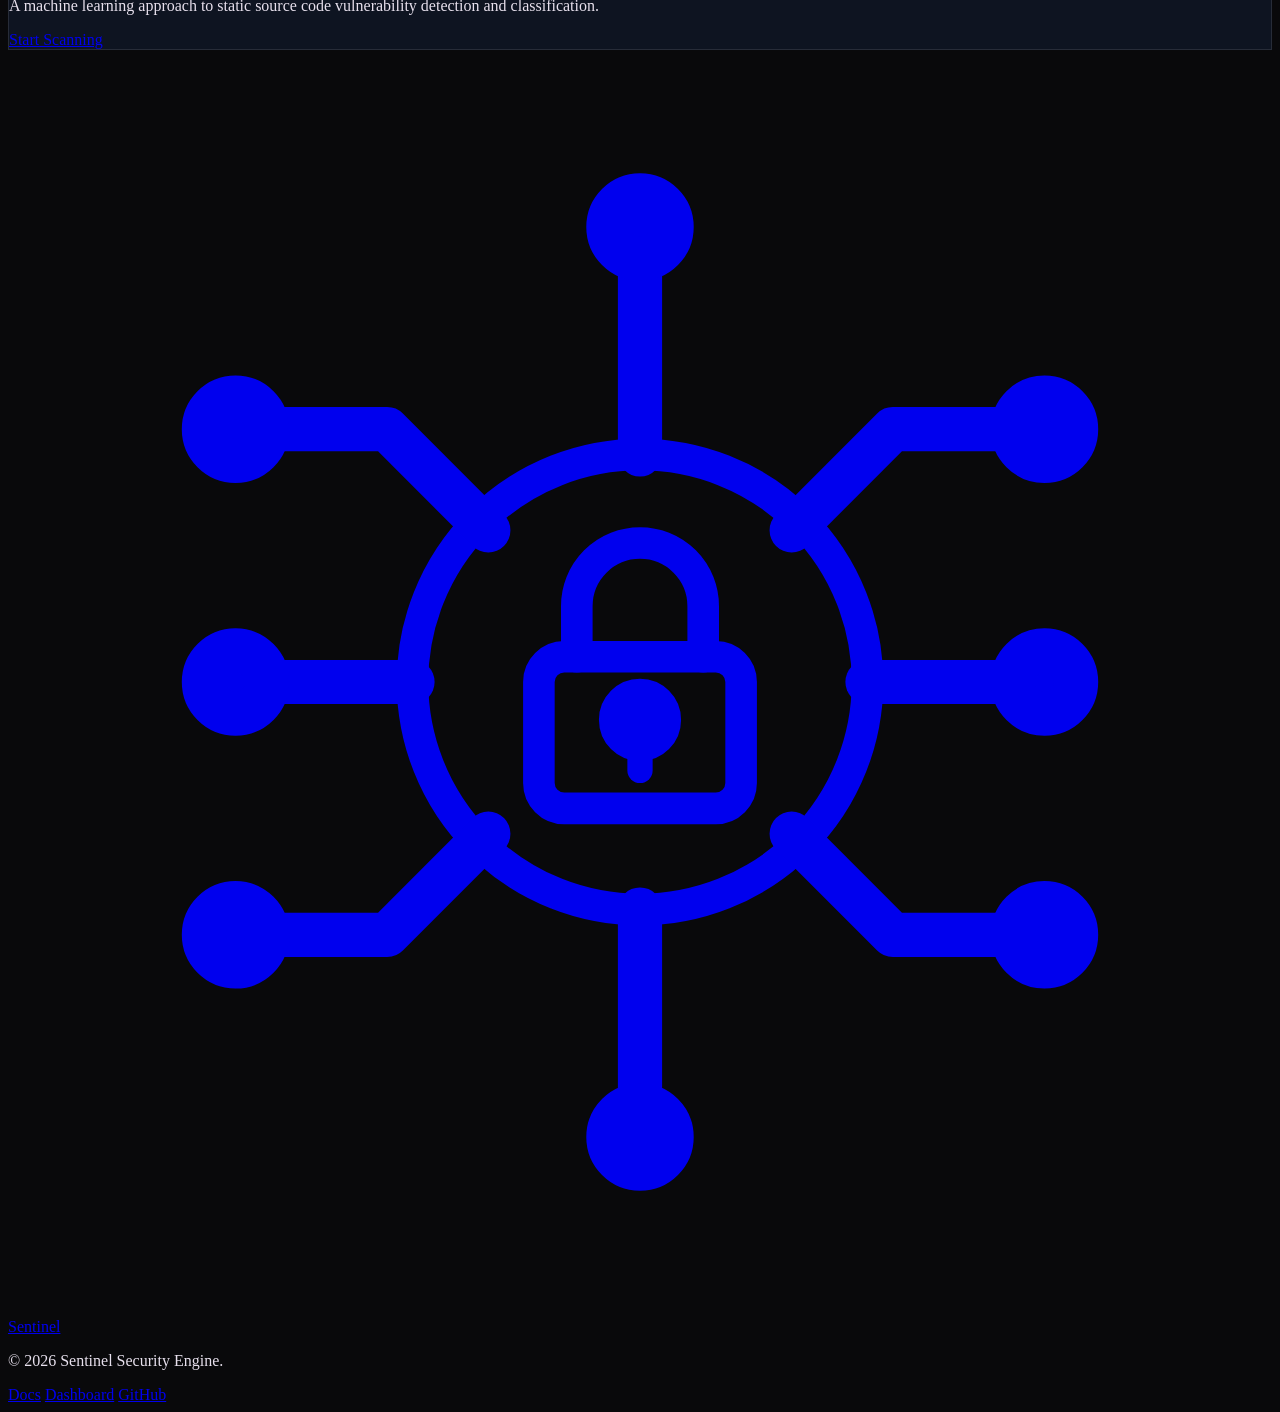
==== commit ae09cee7: "feat: overhaul dashboard UI, add PDF audit report, fix all navigation and scanning flows UI/UX Impro" ====
--- a/templates/index.html
+++ b/templates/index.html
@@ -3,6 +3,8 @@
 <html class="dark" lang="en"><head>
 <meta charset="utf-8"/>
 <meta content="width=device-width, initial-scale=1.0" name="viewport"/>
+<title>Sentinel - AI-Powered Code Security</title>
+<link rel="icon" type="image/svg+xml" href="data:image/svg+xml,%3Csvg xmlns='http://www.w3.org/2000/svg' viewBox='0 0 100 100' fill='none' stroke='%23d0bcff' stroke-width='2.5' stroke-linecap='round' stroke-linejoin='round'%3E%3Ccircle cx='50' cy='50' r='18' stroke-width='2' /%3E%3Crect x='42' y='48' width='16' height='12' rx='2' fill='none' stroke-width='2' /%3E%3Cpath d='M45 48 v-4 a5 5 0 0 1 10 0 v4' stroke-width='2' /%3E%3Ccircle cx='50' cy='53' r='1.5' fill='%23d0bcff' /%3E%3Cline x1='50' y1='54.5' x2='50' y2='57' stroke-width='1.5' /%3E%3Cline x1='50' y1='32' x2='50' y2='16' /%3E%3Ccircle cx='50' cy='14' r='2.5' fill='%23d0bcff' /%3E%3Cpath d='M62 38 l8 -8 h10' /%3E%3Ccircle cx='82' cy='30' r='2.5' fill='%23d0bcff' /%3E%3Cpath d='M68 50 h12' /%3E%3Ccircle cx='82' cy='50' r='2.5' fill='%23d0bcff' /%3E%3Cpath d='M62 62 l8 8 h10' /%3E%3Ccircle cx='82' cy='70' r='2.5' fill='%23d0bcff' /%3E%3Cline x1='50' y1='68' x2='50' y2='84' /%3E%3Ccircle cx='50' cy='86' r='2.5' fill='%23d0bcff' /%3E%3Cpath d='M38 62 l-8 8 h-10' /%3E%3Ccircle cx='18' cy='70' r='2.5' fill='%23d0bcff' /%3E%3Cpath d='M32 50 h-12' /%3E%3Ccircle cx='18' cy='50' r='2.5' fill='%23d0bcff' /%3E%3Cpath d='M38 38 l-8 -8 h-10' /%3E%3Ccircle cx='18' cy='30' r='2.5' fill='%23d0bcff' /%3E%3C/svg%3E">
 <script src="https://cdn.tailwindcss.com?plugins=forms,container-queries"></script>
 <link href="https://fonts.googleapis.com/css2?family=Inter:wght@400;500;600&amp;family=Geist:wght@500;600;700;800&amp;family=JetBrains+Mono:wght@500&amp;display=swap" rel="stylesheet"/>
 <link href="https://fonts.googleapis.com/css2?family=Material+Symbols+Outlined:wght,FILL@100..700,0..1&amp;display=swap" rel="stylesheet"/>
@@ -127,27 +129,41 @@
 <body class="font-body-base">
 <!-- Top Navigation Bar -->
 <header class="fixed top-0 left-0 right-0 z-50 flex justify-between items-center px-6 py-3 bg-surface-container-lowest/80 backdrop-blur-md border border-outline-variant/20 rounded-full mt-4 mx-auto w-[95%] max-w-container_max_width shadow-2xl">
-<div class="flex items-center gap-2">
+<a href="/" class="flex items-center gap-3 hover:opacity-90 transition-opacity">
+<svg class="w-7 h-7 text-primary" viewBox="0 0 100 100" fill="none" stroke="currentColor" stroke-width="3.5" stroke-linecap="round" stroke-linejoin="round">
+  <circle cx="50" cy="50" r="18" stroke-width="2.5" />
+  <rect x="42" y="48" width="16" height="12" rx="2" fill="none" stroke-width="2.5" />
+  <path d="M45 48 v-4 a5 5 0 0 1 10 0 v4" stroke-width="2.5" />
+  <circle cx="50" cy="53" r="1.5" fill="currentColor" />
+  <line x1="50" y1="54.5" x2="50" y2="57" stroke-width="2" />
+  <line x1="50" y1="32" x2="50" y2="16" />
+  <circle cx="50" cy="14" r="2.5" fill="currentColor" />
+  <path d="M62 38 l8 -8 h10" />
+  <circle cx="82" cy="30" r="2.5" fill="currentColor" />
+  <path d="M68 50 h12" />
+  <circle cx="82" cy="50" r="2.5" fill="currentColor" />
+  <path d="M62 62 l8 8 h10" />
+  <circle cx="82" cy="70" r="2.5" fill="currentColor" />
+  <line x1="50" y1="68" x2="50" y2="84" />
+  <circle cx="50" cy="86" r="2.5" fill="currentColor" />
+  <path d="M38 62 l-8 8 h-10" />
+  <circle cx="18" cy="70" r="2.5" fill="currentColor" />
+  <path d="M32 50 h-12" />
+  <circle cx="18" cy="50" r="2.5" fill="currentColor" />
+  <path d="M38 38 l-8 -8 h-10" />
+  <circle cx="18" cy="30" r="2.5" fill="currentColor" />
+</svg>
 <span class="font-display-lg text-headline-md font-bold tracking-tight text-primary">Sentinel</span>
-</div>
-<nav class="hidden md:flex items-center gap-8">
+</a>
+<nav class="hidden md:flex absolute left-1/2 -translate-x-1/2 items-center gap-8">
 <a class="text-primary font-semibold border-b-2 border-primary pb-1 font-display-lg text-body-base" href="/">Home</a>
 <a class="text-on-surface-variant hover:text-on-surface transition-colors font-display-lg text-body-base" href="/dashboard">Dashboard</a>
 <a class="text-on-surface-variant hover:text-on-surface transition-colors font-display-lg text-body-base" href="/docs">Docs</a>
 </nav>
-<div class="flex items-center gap-4">
-<button class="material-symbols-outlined text-on-surface-variant hover:bg-surface-variant/30 rounded-full px-3 py-1 transition-all">notifications</button>
-<a href="/dashboard" class="bg-primary text-on-primary font-semibold px-6 py-2 rounded-full scale-95 active:scale-90 transition-transform inline-block text-center">Start Scan</a>
-</div>
 </header>
 <main class="pt-24">
-<!-- Hero Section -->
 <section class="max-w-container_max_width mx-auto px-margin_desktop grid grid-cols-1 lg:grid-cols-2 gap-gutter items-center min-h-[600px] py-12">
 <div class="flex flex-col gap-6">
-<div class="inline-flex items-center gap-2 px-3 py-1 rounded-full bg-secondary/10 border border-secondary/20 w-fit">
-<span class="w-2 h-2 rounded-full bg-secondary animate-pulse"></span>
-<span class="font-mono-label text-secondary text-mono-label">System Status: Optimal</span>
-</div>
 <h1 class="font-display-lg text-display-lg max-w-xl">AI-powered vulnerability detection for Python source code.</h1>
 <p class="text-on-surface-variant text-body-base max-w-lg">
                     Sentinel integrates static code parsing with machine learning to evaluate Python source code. Trained on security patches from the CVEfixes database, it extracts structural code metrics and security heuristics to classify vulnerabilities and support code review.
@@ -230,7 +246,7 @@
 <h3 class="font-display-lg text-headline-md">Detect</h3>
 <p class="text-on-surface-variant text-body-sm">Performs fast lexical scanning and extracts structural code metrics (complexity, line counts, nesting depth) alongside customized security indicators.</p>
 <div class="mt-auto pt-4 border-t border-outline-variant/10">
-<a class="text-primary font-mono-label flex items-center gap-2" href="#how-it-works">Exploration Guide <span class="material-symbols-outlined text-sm">arrow_forward</span></a>
+<a class="text-primary font-mono-label flex items-center gap-2" href="/docs#usage-guide">Exploration Guide <span class="material-symbols-outlined text-sm">arrow_forward</span></a>
 </div>
 </div>
 <!-- Card 2: Analyze -->
@@ -241,7 +257,7 @@
 <h3 class="font-display-lg text-headline-md">Analyze</h3>
 <p class="text-on-surface-variant text-body-sm">Passes combined features to a threshold-calibrated classifier model trained to generalize effectively across unseen repositories.</p>
 <div class="mt-auto pt-4 border-t border-outline-variant/10">
-<a class="text-secondary font-mono-label flex items-center gap-2" href="#ml-models">Model Specs <span class="material-symbols-outlined text-sm">arrow_forward</span></a>
+<a class="text-secondary font-mono-label flex items-center gap-2" href="/docs#ml-models">Model Specs <span class="material-symbols-outlined text-sm">arrow_forward</span></a>
 </div>
 </div>
 <!-- Card 3: Report -->
@@ -344,8 +360,8 @@
 <section class="py-32 relative overflow-hidden">
 <div class="max-w-container_max_width mx-auto px-margin_desktop text-center relative z-10">
 <div class="obsidian-glass p-16 rounded-3xl space-y-8 max-w-4xl mx-auto">
-<h2 class="font-display-lg text-display-lg">Academic Code Security Analysis Engine</h2>
-<p class="text-on-surface-variant text-headline-md max-w-2xl mx-auto">An academic evaluation of machine learning classifiers for source code vulnerability detection.</p>
+<h2 class="font-display-lg text-display-lg">Machine Learning Code Security Engine</h2>
+<p class="text-on-surface-variant text-headline-md max-w-2xl mx-auto">A machine learning approach to static source code vulnerability detection and classification.</p>
 <div class="flex justify-center gap-6">
 <a href="/dashboard" class="bg-primary text-on-primary font-bold px-12 py-5 rounded-xl text-lg hover:scale-105 transition-transform inline-block text-center">Start Scanning</a>
 </div>
@@ -358,8 +374,33 @@
 <!-- Footer -->
 <footer class="w-full py-12 px-margin_desktop flex flex-col md:flex-row justify-between items-center gap-gutter bg-surface-container-lowest border-t border-outline-variant/10">
 <div class="flex flex-col gap-2">
+<a href="/" class="flex items-center gap-2 hover:opacity-90 transition-opacity">
+<svg class="w-5 h-5 text-on-surface" viewBox="0 0 100 100" fill="none" stroke="currentColor" stroke-width="3.5" stroke-linecap="round" stroke-linejoin="round">
+  <circle cx="50" cy="50" r="18" stroke-width="2.5" />
+  <rect x="42" y="48" width="16" height="12" rx="2" fill="none" stroke-width="2.5" />
+  <path d="M45 48 v-4 a5 5 0 0 1 10 0 v4" stroke-width="2.5" />
+  <circle cx="50" cy="53" r="1.5" fill="currentColor" />
+  <line x1="50" y1="54.5" x2="50" y2="57" stroke-width="2" />
+  <line x1="50" y1="32" x2="50" y2="16" />
+  <circle cx="50" cy="14" r="2.5" fill="currentColor" />
+  <path d="M62 38 l8 -8 h10" />
+  <circle cx="82" cy="30" r="2.5" fill="currentColor" />
+  <path d="M68 50 h12" />
+  <circle cx="82" cy="50" r="2.5" fill="currentColor" />
+  <path d="M62 62 l8 8 h10" />
+  <circle cx="82" cy="70" r="2.5" fill="currentColor" />
+  <line x1="50" y1="68" x2="50" y2="84" />
+  <circle cx="50" cy="86" r="2.5" fill="currentColor" />
+  <path d="M38 62 l-8 8 h-10" />
+  <circle cx="18" cy="70" r="2.5" fill="currentColor" />
+  <path d="M32 50 h-12" />
+  <circle cx="18" cy="50" r="2.5" fill="currentColor" />
+  <path d="M38 38 l-8 -8 h-10" />
+  <circle cx="18" cy="30" r="2.5" fill="currentColor" />
+</svg>
 <span class="font-display-lg text-lg font-bold text-on-surface">Sentinel</span>
-<p class="font-body-sm text-body-sm text-on-surface-variant">© 2026 Sentinel Academic Evaluation Project.</p>
+</a>
+<p class="font-body-sm text-body-sm text-on-surface-variant">© 2026 Sentinel Security Engine.</p>
 </div>
 <div class="flex gap-8">
 <a class="text-on-surface-variant hover:text-primary transition-colors font-body-sm text-body-sm" href="/docs">Docs</a>
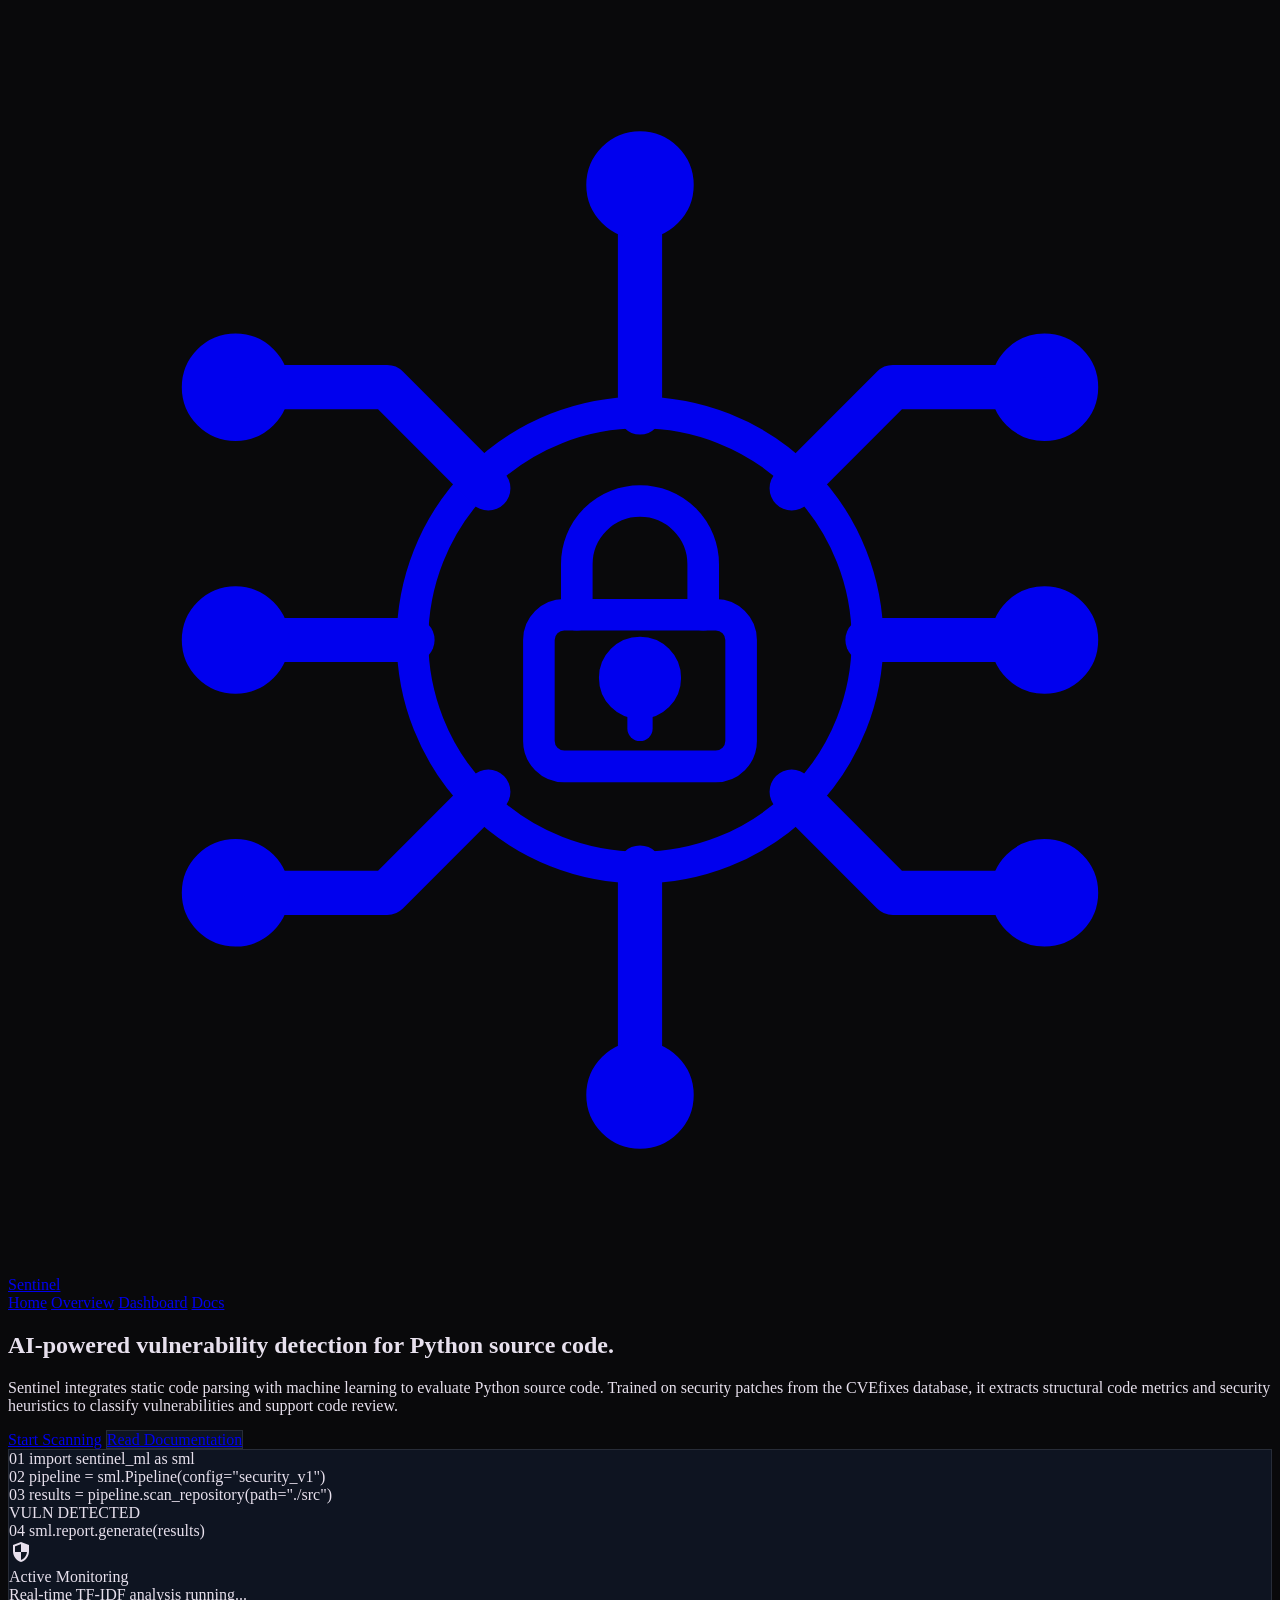
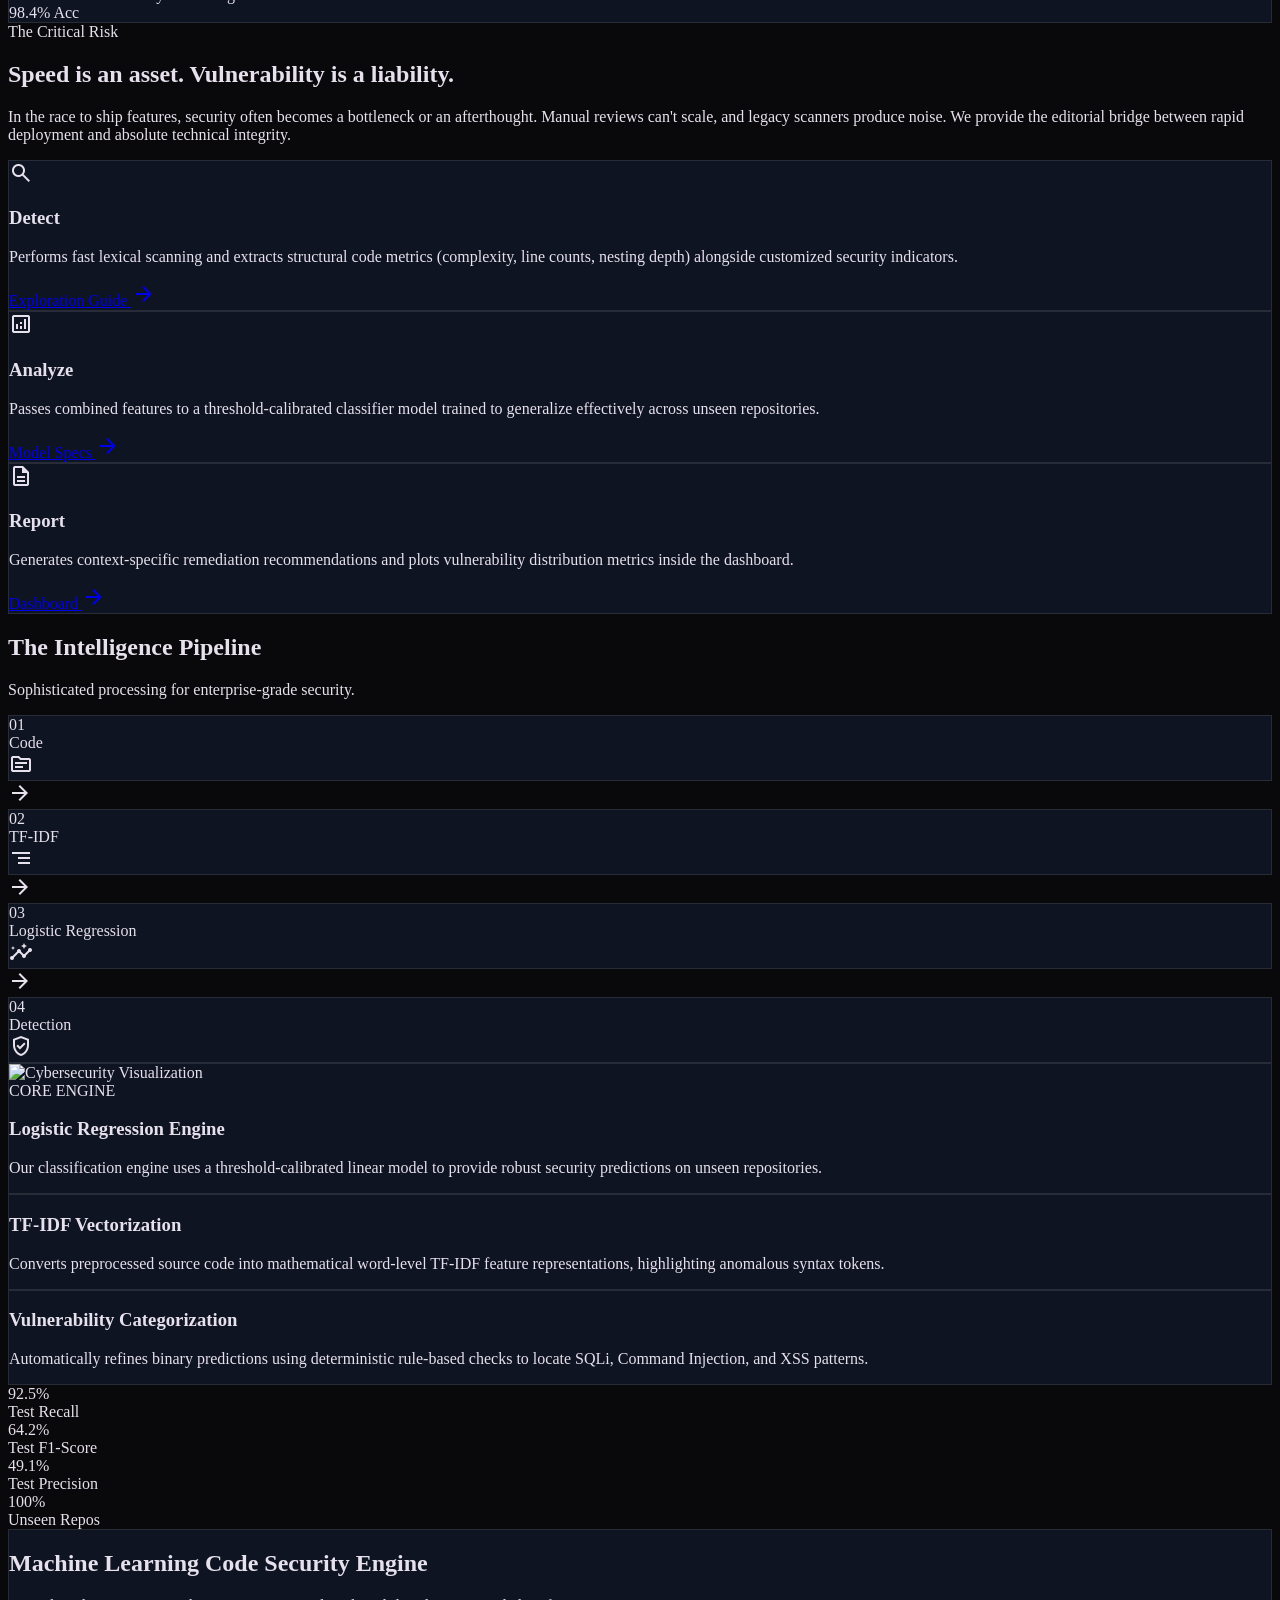
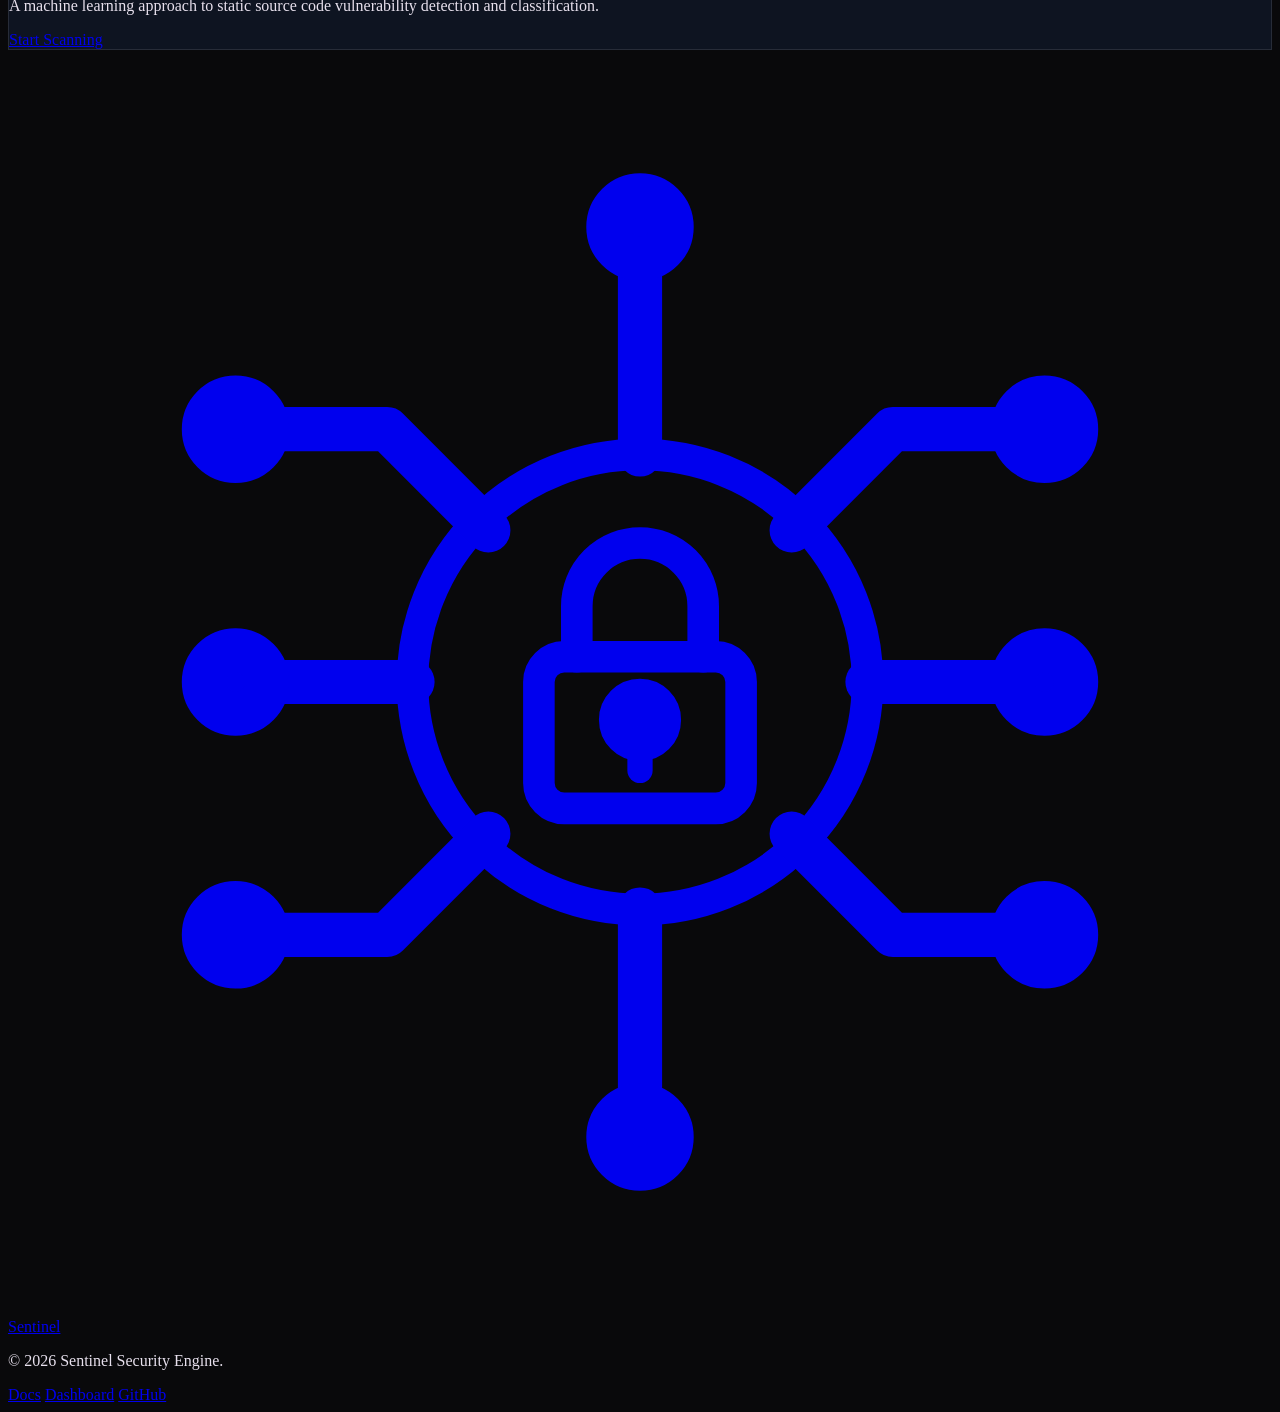
==== commit e6e16d96: "feat: Implement Project Overview page, UI enhancements, and fix font config - Add /overview route an" ====
--- a/templates/index.html
+++ b/templates/index.html
@@ -6,7 +6,7 @@
 <title>Sentinel - AI-Powered Code Security</title>
 <link rel="icon" type="image/svg+xml" href="data:image/svg+xml,%3Csvg xmlns='http://www.w3.org/2000/svg' viewBox='0 0 100 100' fill='none' stroke='%23d0bcff' stroke-width='2.5' stroke-linecap='round' stroke-linejoin='round'%3E%3Ccircle cx='50' cy='50' r='18' stroke-width='2' /%3E%3Crect x='42' y='48' width='16' height='12' rx='2' fill='none' stroke-width='2' /%3E%3Cpath d='M45 48 v-4 a5 5 0 0 1 10 0 v4' stroke-width='2' /%3E%3Ccircle cx='50' cy='53' r='1.5' fill='%23d0bcff' /%3E%3Cline x1='50' y1='54.5' x2='50' y2='57' stroke-width='1.5' /%3E%3Cline x1='50' y1='32' x2='50' y2='16' /%3E%3Ccircle cx='50' cy='14' r='2.5' fill='%23d0bcff' /%3E%3Cpath d='M62 38 l8 -8 h10' /%3E%3Ccircle cx='82' cy='30' r='2.5' fill='%23d0bcff' /%3E%3Cpath d='M68 50 h12' /%3E%3Ccircle cx='82' cy='50' r='2.5' fill='%23d0bcff' /%3E%3Cpath d='M62 62 l8 8 h10' /%3E%3Ccircle cx='82' cy='70' r='2.5' fill='%23d0bcff' /%3E%3Cline x1='50' y1='68' x2='50' y2='84' /%3E%3Ccircle cx='50' cy='86' r='2.5' fill='%23d0bcff' /%3E%3Cpath d='M38 62 l-8 8 h-10' /%3E%3Ccircle cx='18' cy='70' r='2.5' fill='%23d0bcff' /%3E%3Cpath d='M32 50 h-12' /%3E%3Ccircle cx='18' cy='50' r='2.5' fill='%23d0bcff' /%3E%3Cpath d='M38 38 l-8 -8 h-10' /%3E%3Ccircle cx='18' cy='30' r='2.5' fill='%23d0bcff' /%3E%3C/svg%3E">
 <script src="https://cdn.tailwindcss.com?plugins=forms,container-queries"></script>
-<link href="https://fonts.googleapis.com/css2?family=Inter:wght@400;500;600&amp;family=Geist:wght@500;600;700;800&amp;family=JetBrains+Mono:wght@500&amp;display=swap" rel="stylesheet"/>
+<link href="https://fonts.googleapis.com/css2?family=Inter:wght@400;500;600&amp;family=Outfit:wght@500;600;700;800&amp;family=JetBrains+Mono:wght@500&amp;display=swap" rel="stylesheet"/>
 <link href="https://fonts.googleapis.com/css2?family=Material+Symbols+Outlined:wght,FILL@100..700,0..1&amp;display=swap" rel="stylesheet"/>
 <link href="https://fonts.googleapis.com/css2?family=Material+Symbols+Outlined:wght,FILL@100..700,0..1&amp;display=swap" rel="stylesheet"/>
 <script id="tailwind-config">
@@ -77,8 +77,8 @@
                         "container_max_width": "1440px"
                     },
                     "fontFamily": {
-                        "display-lg": ["Geist"],
-                        "headline-md": ["Geist"],
+                        "display-lg": ["Outfit"],
+                        "headline-md": ["Outfit"],
                         "body-sm": ["Inter"],
                         "mono-label": ["JetBrains Mono"],
                         "body-base": ["Inter"]
@@ -157,6 +157,7 @@
 </a>
 <nav class="hidden md:flex absolute left-1/2 -translate-x-1/2 items-center gap-8">
 <a class="text-primary font-semibold border-b-2 border-primary pb-1 font-display-lg text-body-base" href="/">Home</a>
+<a class="text-on-surface-variant hover:text-on-surface transition-colors font-display-lg text-body-base" href="/overview">Overview</a>
 <a class="text-on-surface-variant hover:text-on-surface transition-colors font-display-lg text-body-base" href="/dashboard">Dashboard</a>
 <a class="text-on-surface-variant hover:text-on-surface transition-colors font-display-lg text-body-base" href="/docs">Docs</a>
 </nav>
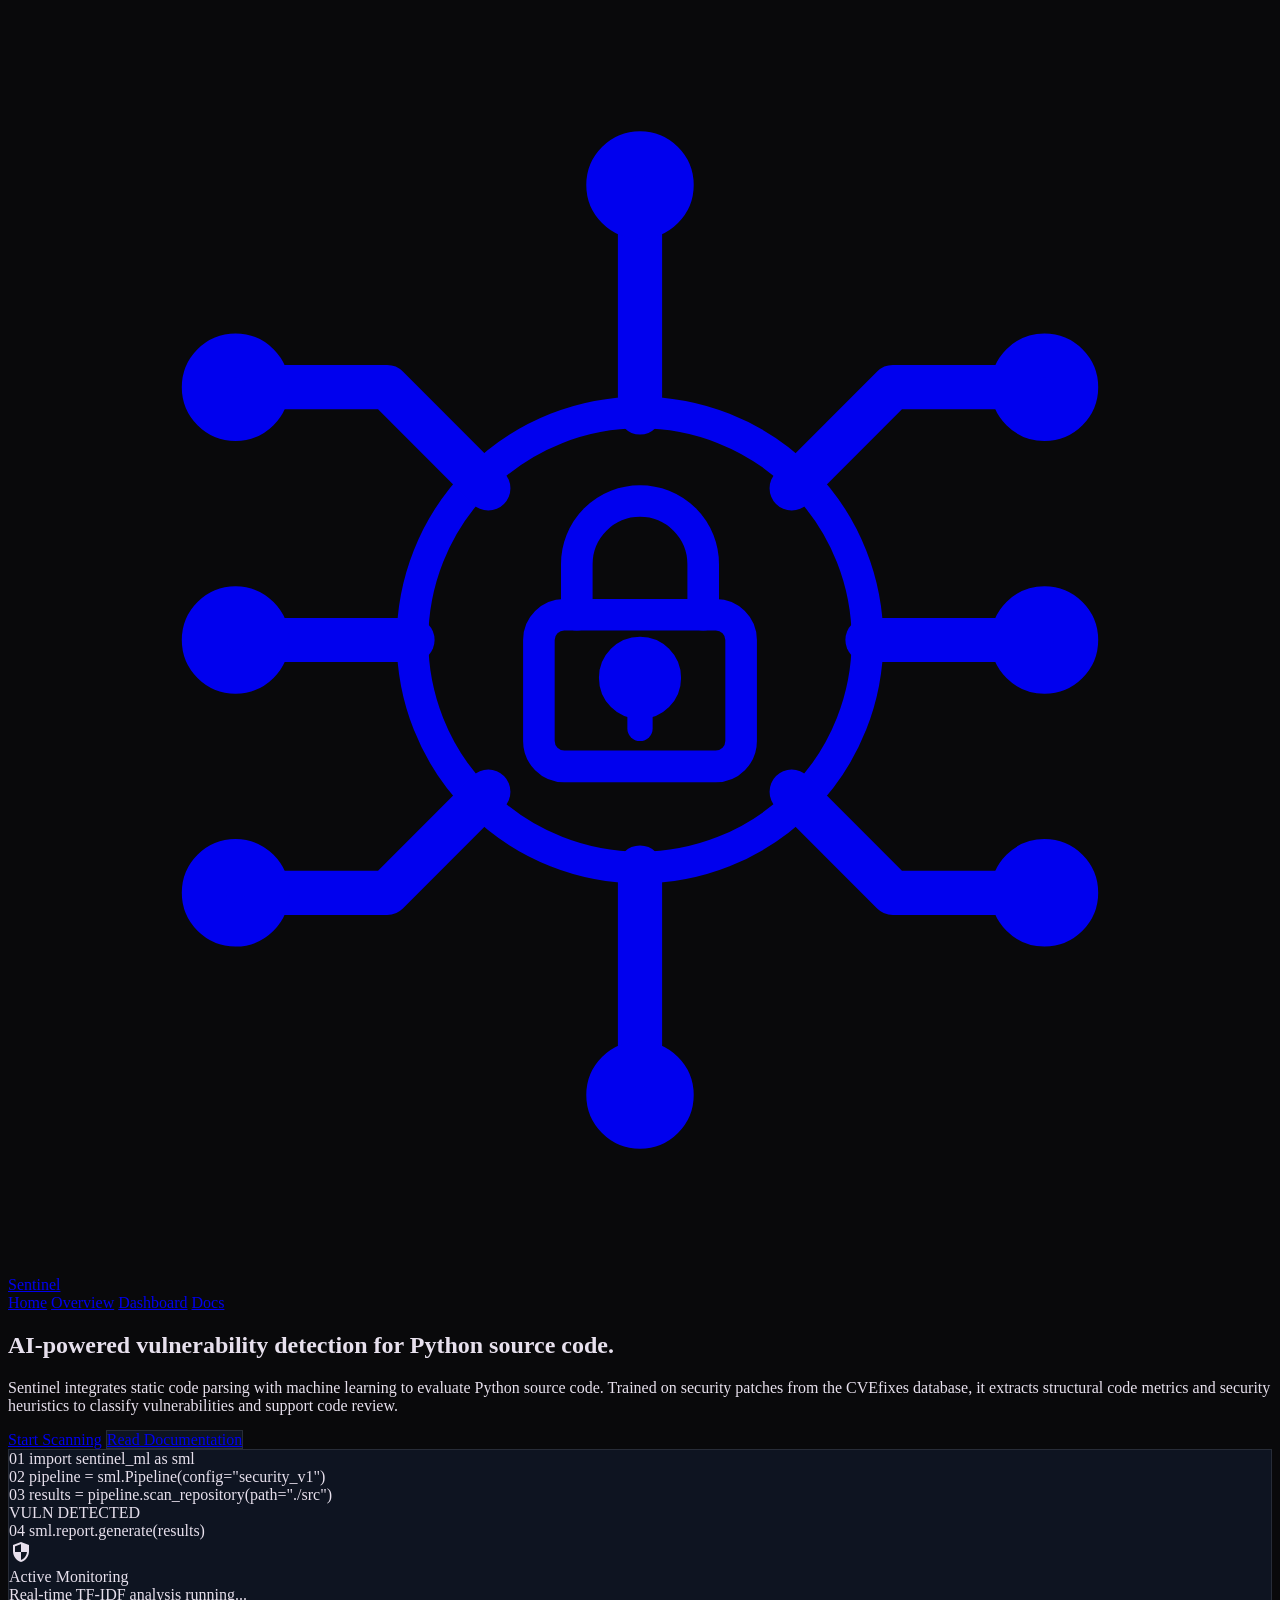
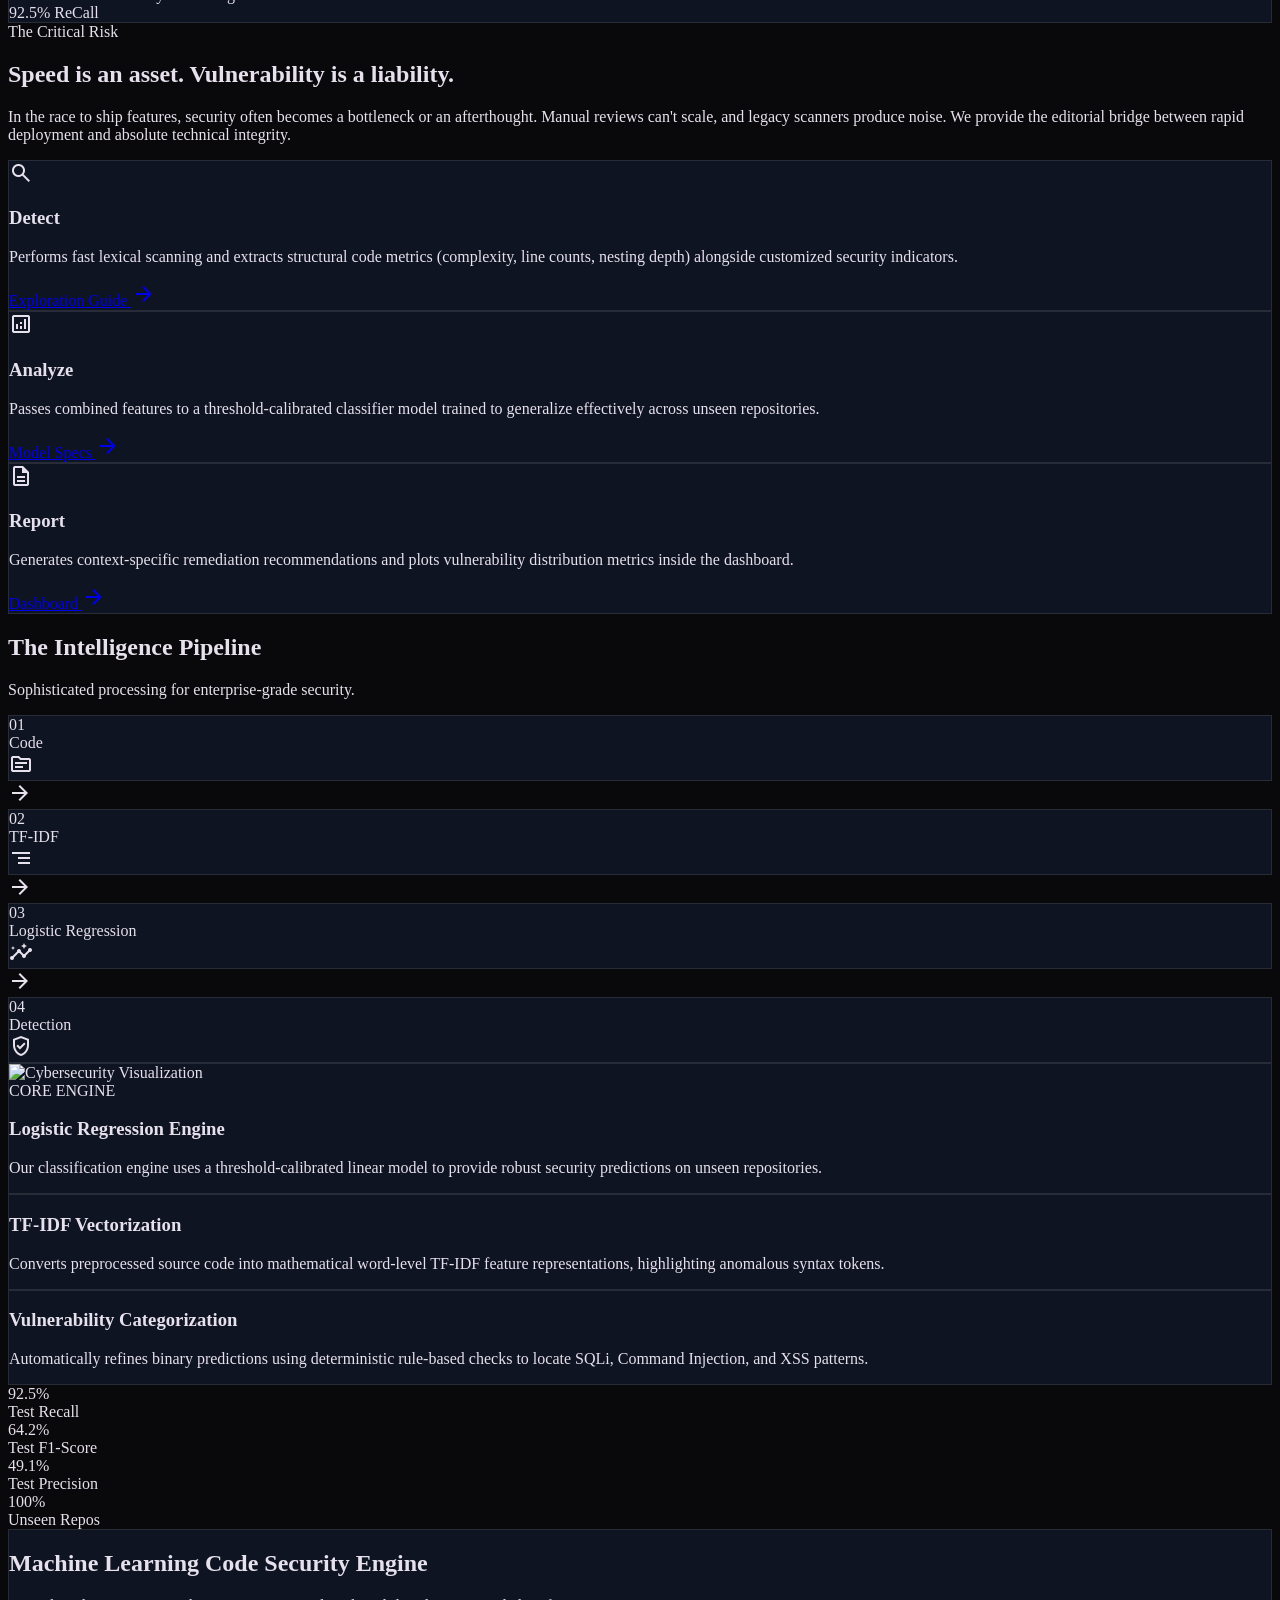
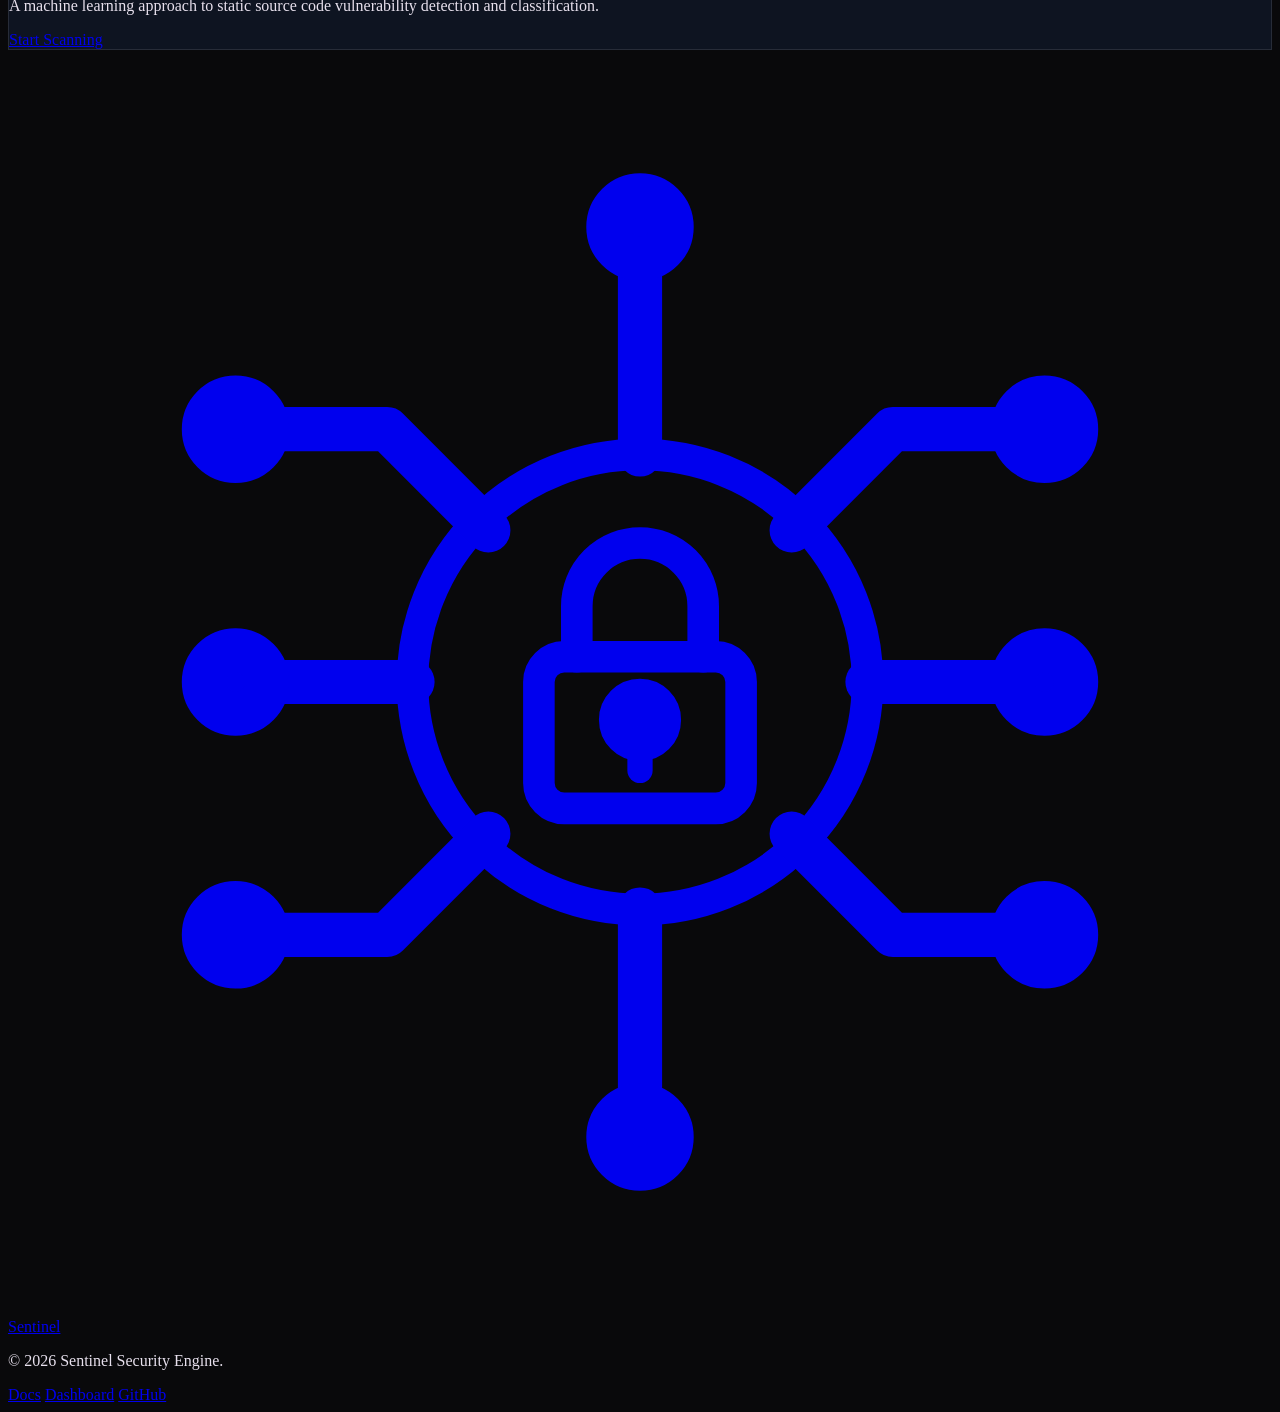
==== commit 5c1d7916: "Modified metrics display in the home page." ====
--- a/templates/index.html
+++ b/templates/index.html
@@ -215,7 +215,7 @@
 <div class="text-on-surface-variant text-[11px]">Real-time TF-IDF analysis running...</div>
 </div>
 </div>
-<div class="text-primary font-mono-label">98.4% Acc</div>
+<div class="text-primary font-mono-label">92.5% ReCall</div>
 </div>
 </div>
 <!-- Decorative Layer -->
